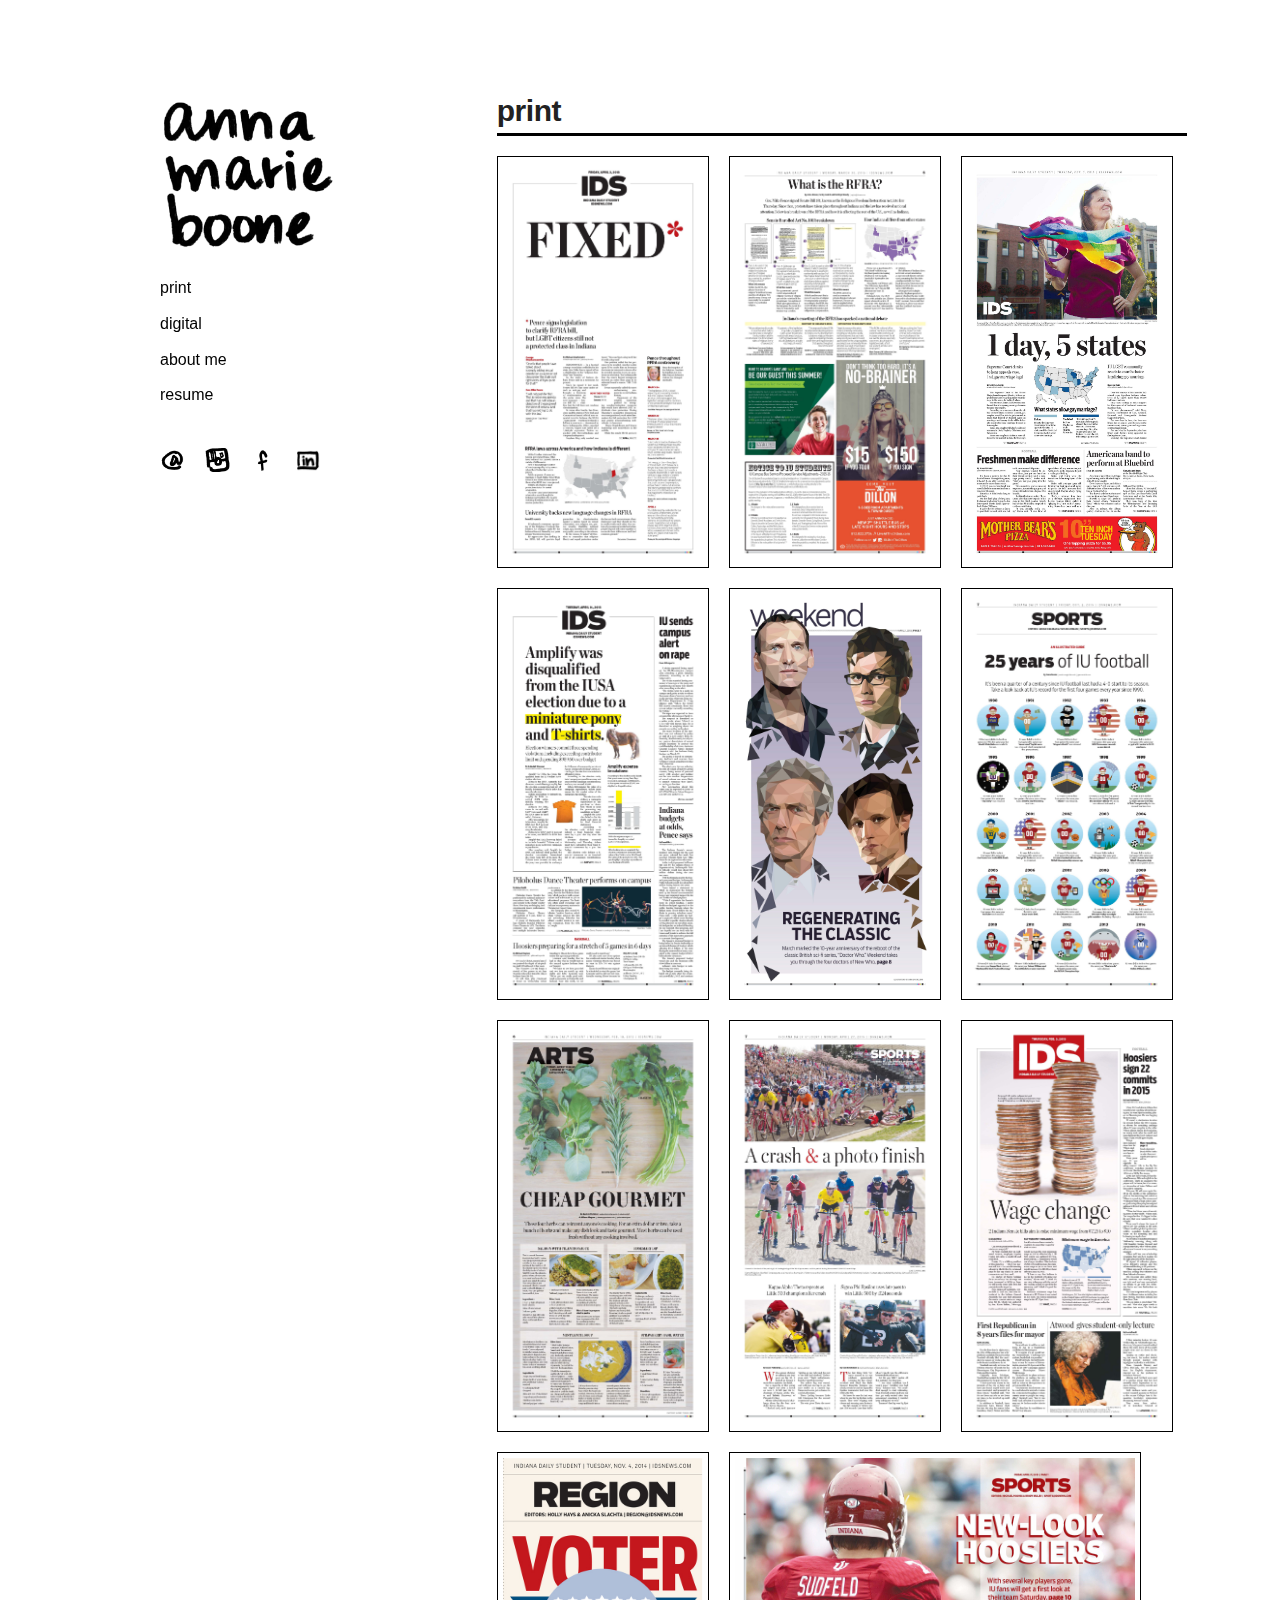
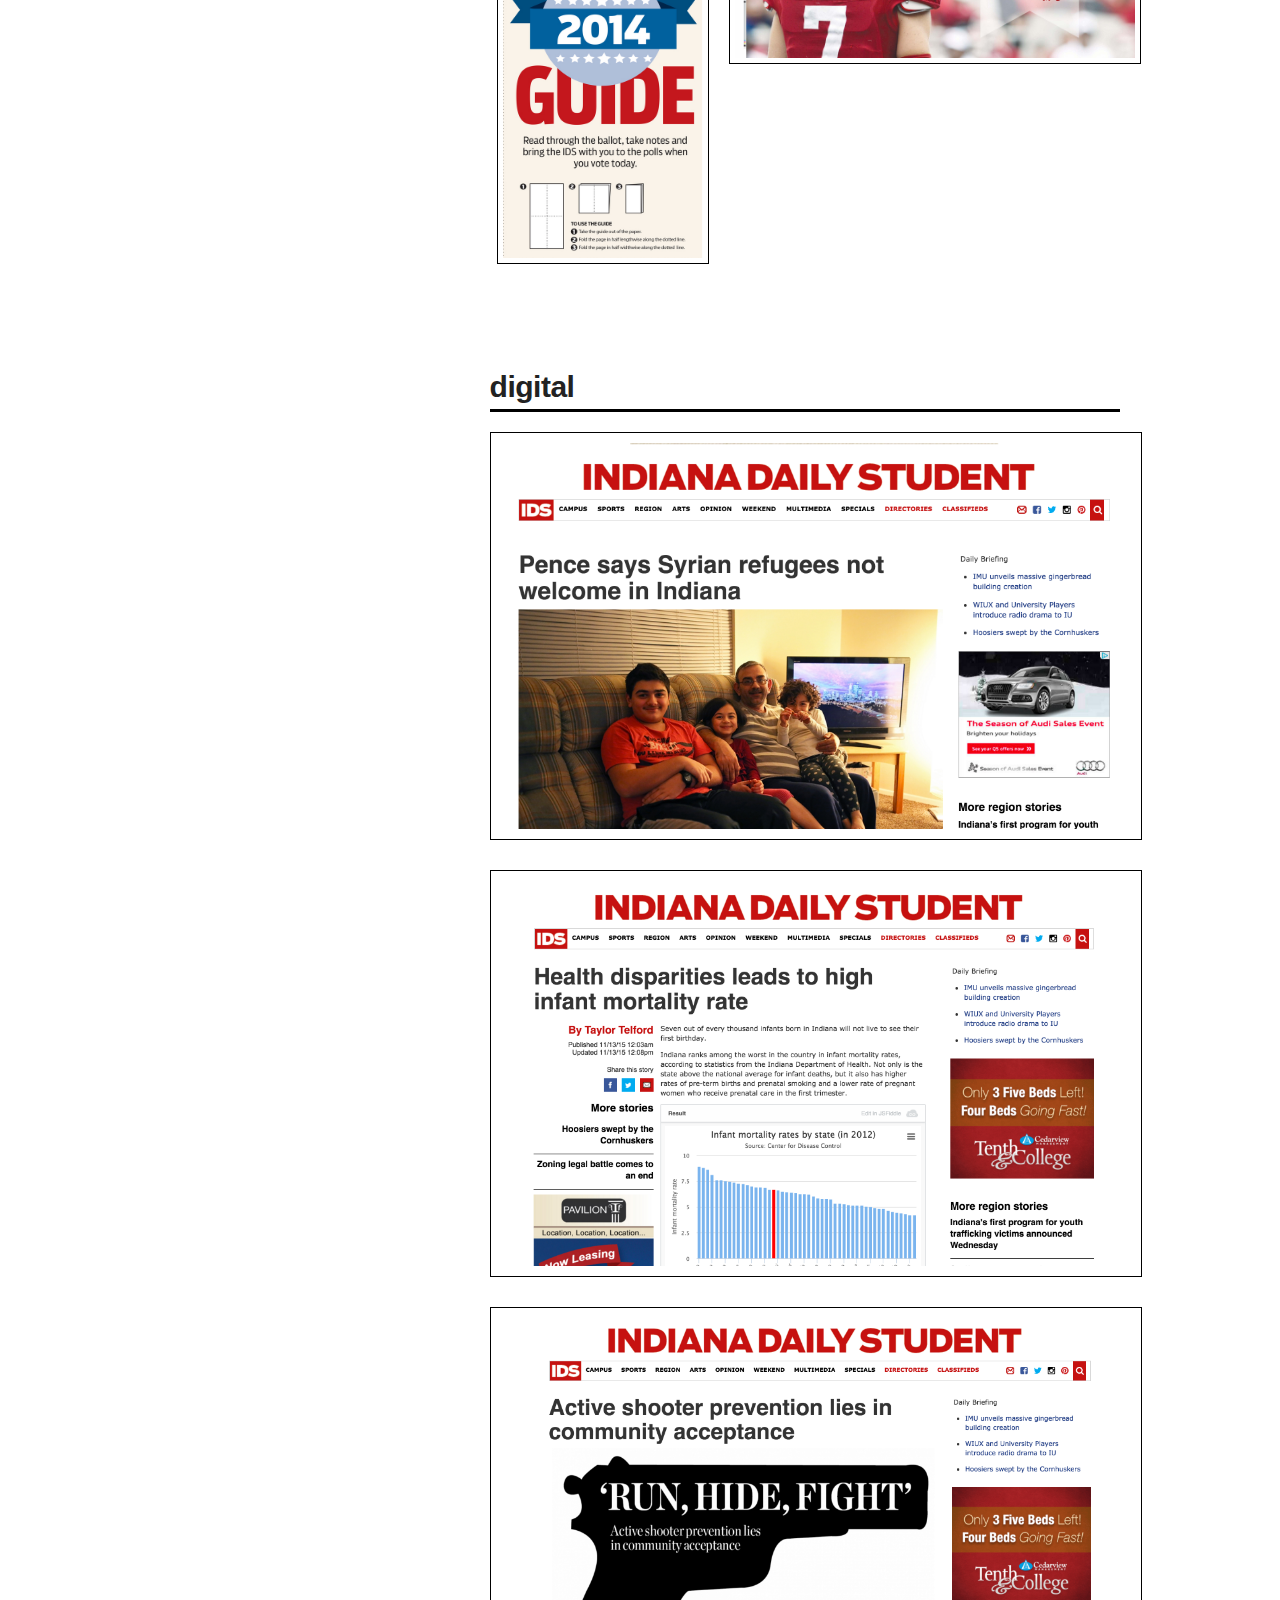
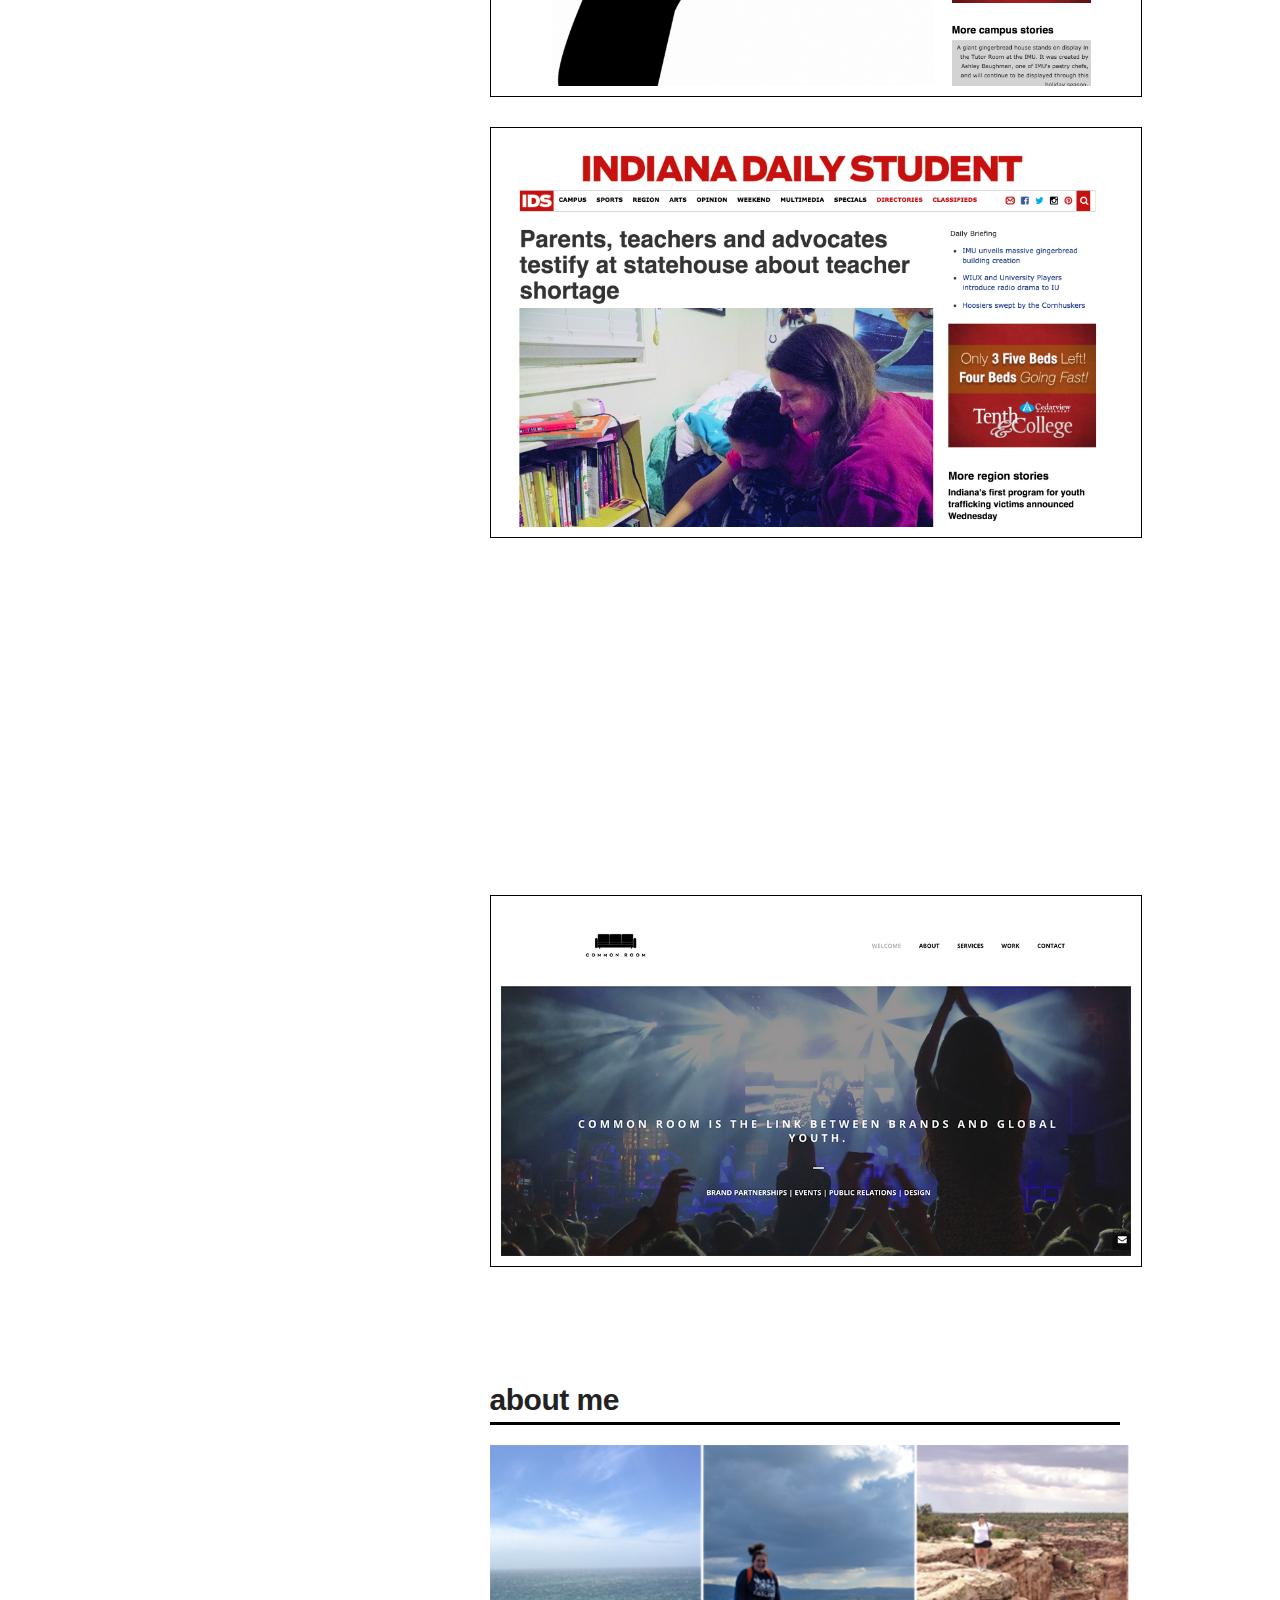
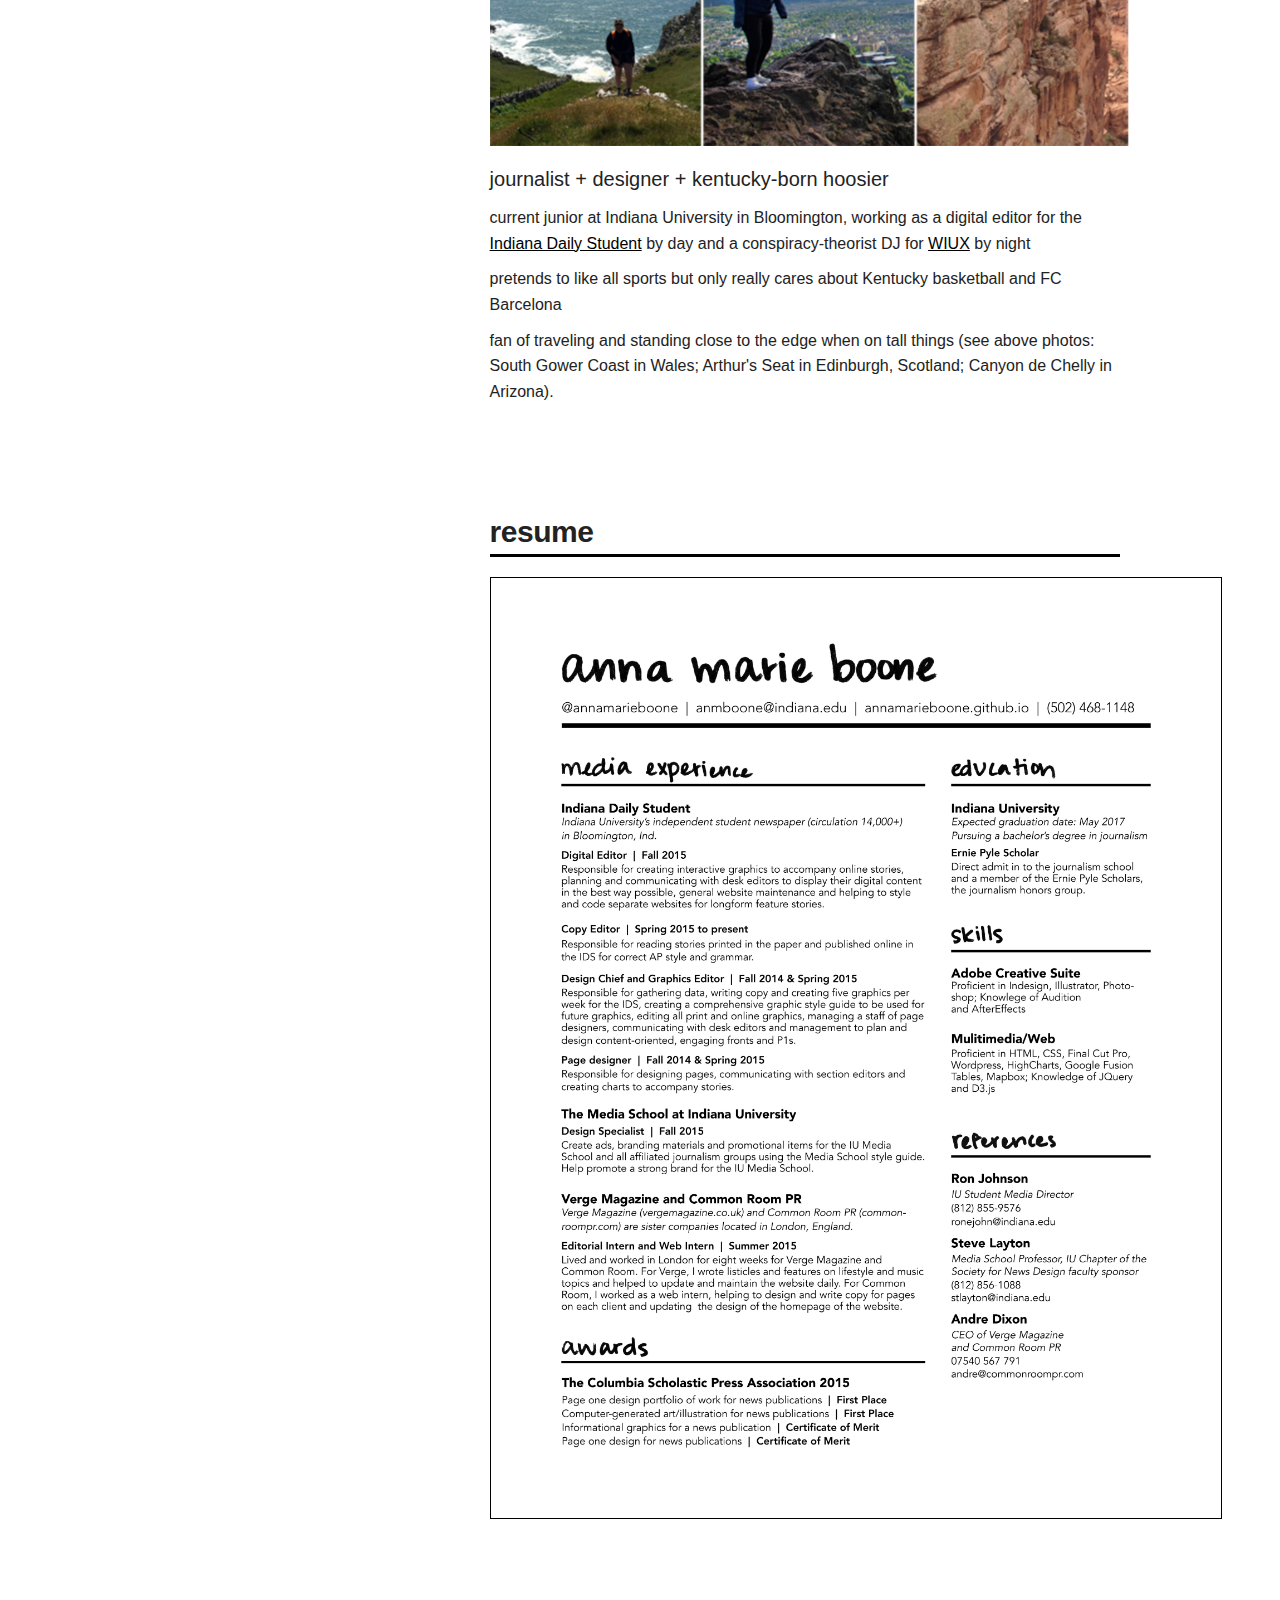
==== index.html @ 22ecede3 "added index, basically" ====
<!DOCtype html>

  <html lang="en">
  <head>
    <meta charset="utf-8">

      <title>anna marie boone</title>
      <meta name="description" content="Design Work by Anna Boone">
      <meta name="author" content="Anna Boone">
      <link rel="stylesheet" type=text/css href="css/skeleton.css"
      <link rel="stylesheet" type=text/css href="css/reset.css">
      
      <link rel="stylesheet" href="css/font-awesome.min.css">
      <link rel="stylesheet" type=text/css href="css/style.css">
      <link rel="shortcut icon" href="images/icon.ico"/>
<!--thanks skeleton-->

   </head>

    <body>


      <div class="container">

        <div class="row">
          <div class="three columns fixed">
            <img src="images/namevert.png" class="header"/>
            <a href="#print" class="menu">print</a>
            <a href="#digital" class="menu">digital</a>
            <a href="#aboutme" class="menu">about me</a>
            <a href="#resume" class="menu">resume</a>
            <div class="float"><a href="http://twitter.com/annamarieboone" class="footer" target="_blank"><img src="images/at.png" class="footer"/></a></div>
             <div class="float"><a href="http://instagram.com/annamarieboone" class="footer" target="_blank"><img src="images/insta.png" class="footer"/></a></div>
              <div class="float"><a href="https://www.facebook.com/profile.php?id=100009384162107" target="_blank" class="footer"><img src="images/facebook.png" class="footer"/></a></div>
               <div class="float"><a href="https://www.linkedin.com/profile/view?id=AAIAABeR7okBhMc3P2bKcrbnqA4lKSnwILeC-QA&trk=nav_responsive_tab_profile_pic" class="footer" target="_blank"><img src="images/linkedin.png" class="footer"/></a></div>
            </div>

          <div class="nine columns marg">
            <div class="topfill"></div>
            <h5 class="smallmarg" id="print">print</h5>
          <a href="images/clips/pdfs/04-03-15.pdf" target="_blank"><img src="images/clips/jpgs/04-03-15.jpg" class="workimg"/></a>
          <a href="images/clips/pdfs/03-30-15.pdf" target="_blank"><img src="images/clips/jpgs/03-30-15.jpg" class="workimg"/></a>
          <a href="images/clips/pdfs/10-07-14.pdf" target="_blank"><img src="images/clips/jpgs/10-07-14.jpg" class="workimg"/></a>
          <a href="images/clips/pdfs/04-14-15.pdf" target="_blank"><img src="images/clips/jpgs/04-14-15.jpg" class="workimg"/></a>
          <a href="images/clips/pdfs/04-02-15.pdf" target="_blank"><img src="images/clips/jpgs/04-02-15.jpg" class="workimg"/></a>
          <a href="images/clips/pdfs/10-02-15.pdf" target="_blank"><img src="images/clips/jpgs/10-02-15.jpg" class="workimg"/></a>
          <a href="images/clips/pdfs/02-18-15.pdf" target="_blank"><img src="images/clips/jpgs/02-18-15.jpg" class="workimg"/></a>
          <a href="images/clips/pdfs/04-27-15.pdf" target="_blank"><img src="images/clips/jpgs/04-27-15.jpg" class="workimg"/></a>
          <a href="images/clips/pdfs/02-05-15.pdf" target="_blank"><img src="images/clips/jpgs/02-05-15.jpg" class="workimg"/></a>
          <a href="images/clips/images/11-04-14.jpg" target="_blank"><img src="images/clips/jpgs/11-04-14.cover.jpg" class="workimg"/></a>
          <a href="images/clips/pdfs/04-17-15.pdf" target="_blank"><img src="images/clips/jpgs/04-17-15.jpg" class="workimg horizontal"/></a>
          </div>
        </div>

        <div class="row">
          <div class="offset-by-three nine columns">
                      <div class="topfill"></div>
         
          <h5 id="digital">digital</h5>
          <div class="margleft">
          <a href="http://www.idsnews.com/article/2015/11/pence-syrian-refugees" target="_blank"><img src="images/infant.png" class="digi"/></a>

          <a href="http://www.idsnews.com/article/2015/11/mortality-rates" target="_blank"><img src="images/infantmort.png" class="digi"/></a>

          <a href="http://www.idsnews.com/article/2015/10/active-shooter-policy" target="_blank"><img src="images/shooting.png" class="digi"/></a>

          <a href="http://www.idsnews.com/article/2015/10/indiana-teacher-shortage" target="_blank"><img src="images/teacher.png" class="digi"/></a>
          </div>

          <iframe width="560" height="315" src="https://www.youtube.com/embed/wlcm5GsZcDM?showinfo=0" frameborder="0" allowfullscreen></iframe>

          <div class="margleft">
          <a href="http://commonroompr.com" target="_blank"><img src="images/common.png" class="digi"/></a>
          </div>
        </div>
        </div>

        <div class="row">
          <div class="offset-by-three nine columns">
          <div class="topfill"></div>
          <h5 id="aboutme">about me</h5>
          <img src="images/me.png" class="margleft me" id="aboutme"/>
            <p class="intro">journalist + designer + kentucky-born hoosier</p>
            <p>current junior at Indiana University in Bloomington, working as a digital editor for the <a href="http://idsnews.com" target="_blank" class="link">Indiana Daily Student</a> by day and a conspiracy-theorist DJ for <a href="http://wiux.org" target="_blank" class="link">WIUX</a> by night</p>
            <p>pretends to like all sports but only really 
            cares about Kentucky basketball and FC Barcelona</p>
            <p>fan of traveling and standing close to the edge when on tall things (see above photos: South Gower Coast in Wales; Arthur's Seat in Edinburgh, Scotland; Canyon de Chelly in Arizona). </p>
        </div>
      </div>

      <div class="row">
          <div class="offset-by-three nine columns">
          <div class="topfill"></div>
          <h5 id="resume">resume</h5>
          <a href="images/resume.pdf" target="_blank"><img src="images/resume.jpg" class="margleft digi"></a>
          <div class="topfill"></div>
        </div>
      </div>

      

      </div>
    </body>
  </html>
---- css/style.css ----
@import url(https://fonts.googleapis.com/css?family=Open+Sans:400,300,300italic,600,400italic,600italic,800,700,700italic,800italic);
html {
    font-family: 'Open Sans';
}

.select {
    color: #D8D8D8;
}

.black {
  position:fixed;
  background-color: black;
  top:0;
  right:0;
  left:0;
  z-index:99;
  margin-bottom: 50px;
  height: 60px;
  color: white;
  text-align: center;
}
.marg {
    margin-left: 33%;
}

.fixed {
  position:fixed;
}

.white {
    color: white;
    font-size: 16px;
    margin-top: 20px;
}

h1 {
    margin-top:50px;
       font-weight: 800;
	font-size: 35px;
    text-align: left;
    margin-left: 20px;
  
}

.intro {
    font-size: 20px;
    font-weight: 300;
    text-align: left;
    margin-top: 10px;
    margin-left: 80px;
}

h3 {
    font-size: 24px;
    font-weight: 800;
}

h5 {
    font-size: 30px;
    font-weight: 800;
    margin-left: 80px;
    border-bottom: 3px solid black;
    border-bottom-width: 100%;
}

.smallmarg {
    margin-left: 20px;
}

.filler {
    margin-top: 150px;
}

img {
    height: auto;
    width: 100%;
    display: inline-block;
}

.icon {
    height: 100%;
    width: 100%;
}

.header {
    width: 90%;
    max-width: 175px;
    height: auto;
    margin-top: 80px;
    margin-bottom: 20px;
}

.float {
    float: left;
    padding-right: 20px;
}

.circle {
    border-radius: 50%;
}

.caption {
    font-size: 12px;
}

.footer {
    width: 100%;
    height: 30px;
    text-align: center;
    border: 1px solid black;
    vertical-align: fixed;
}

a.menu {
    text-decoration: none;
    color: black;
    font-size: 16px;
    font-weight: 400;
    display: block;
    margin-bottom: 10px;
}

.indent {
    font-weight: 400;
    text-decoration: none;
}

a:hover{
    color: #D8D8D8;

}

.show-mobile {
    display: none;
}

.show-desktop {
    display: block;
}

.project {
    width: 100%;
    height: auto;
}

.border{
    border: 1px solid black;

}

p.recent  {
    font-size: 15px;
    line-height: 22px;
}

h3.recent  {
    font-size: 30px;
    line-height: 32px;
    font-weight: 900;
}

.about {
    width: 100%;
    height: auto;
    margin-top: 100px;
}

.padded {
    padding-left: 40px;
    margin-top: 50px;
}

.work {
    width: 25%;
    height: auto;
    margin-top: 50px;
    margin-bottom: 20px;
}

.workimg{
    width: 200px;
    height: 400px;
    float: left;
    display: inline;
    margin-left: 20px;
    margin-bottom: 20px;
    background-color: #fff;
    padding: 5px;
    border: 1px solid black;

}

.horizontal {
    height: auto;
    width: 400px;
    border: 1px solid black;

}

.resume {
    width: 40%;
    height: auto;
    margin-top: 100px;
    margin-bottom: 20px;
}

img.footer {
    border: none;
    width: 25px;
    height: auto;
    display: inline-block;
    margin-top: 30px;
    }

a.footer {
    border: none;
}

.headertop {
    margin-top: 0px;
    margin-bottom: 10px;
}

.worktop {
    margin-bottom: 0px;
    width: 30%;
    margin-top: 50px;
}

.class {
    font-weight: 900;
    font-size: 17px;
}

iframe {
    margin-bottom: 20px;
}

.intern {
    font-size: 24px;
    font-weight: 300;
    letter-spacing: .3px;
    margin-bottom: 10px;
    margin-top: 100px;

}

.bold {
    font-weight: 900;
}

.head {
    width: 30%;
    display: block;
}

.topfill {
    height: 80px;
    width: 100%
}

.digi {
    display: block;
    padding: 10px;
    height: auto;
    background-color: #fff;
    margin-bottom: 30px;
    width: 100%;
    margin-right: 10px;
    border: 1px solid black;

}



.topmarg {
    margin-top: 80px;
}

.margleft {
    margin-left: 80px;
}

.block {
    display: block;
}

.me {
    width: 90%;
}

blockquote {
    width: 70%;
    margin-left:80px;
    margin-bottom: 50px;
}

iframe {
    margin-left: 80px;
    width: 76%; 
    height: 280px;
    margin-top: 20px;

}

.link {
    text-decoration: underline;
    color: black;
}

p {
    margin-left: 80px;
    margin-top: -15px;
    font-size: 16px;
}


.show-desktop {
    display: block;
}

.show-mobile {
    display: none;
}




/* Mobile first queries */

/* Larger than mobile */
@media (max-width: 600px) {

.fixed { 
    position: relative;
}

.workimg {
    vertical-align: left;
}

.show-desktop {
    display: none;
}

.show-mobile {
    display: block;
}


}
/* Larger than phablet */
@media (min-width: 550px) {}

/* Larger than tablet */
@media (min-width: 750px) {
	
}

/* Larger than desktop */
@media (min-width: 1000px) {}

/* Larger than Desktop HD */
@media (min-width: 1200px) {}
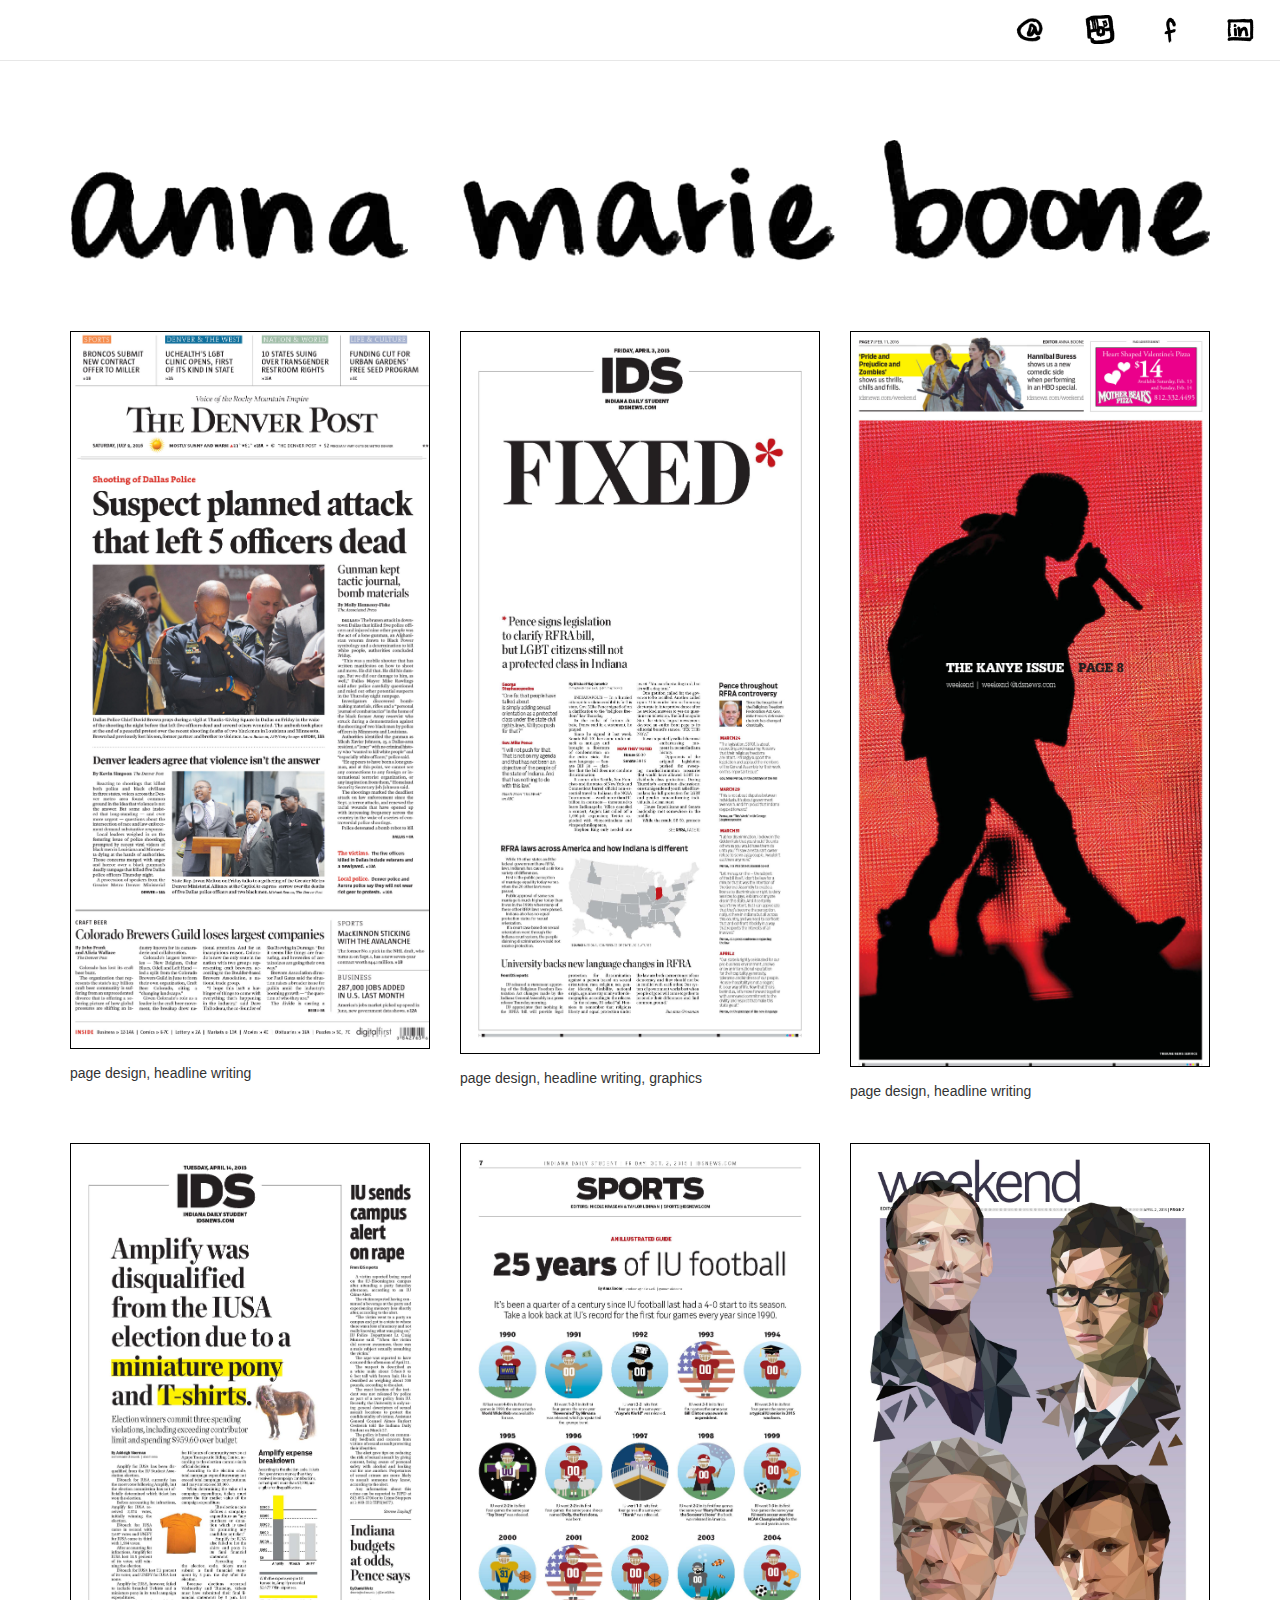
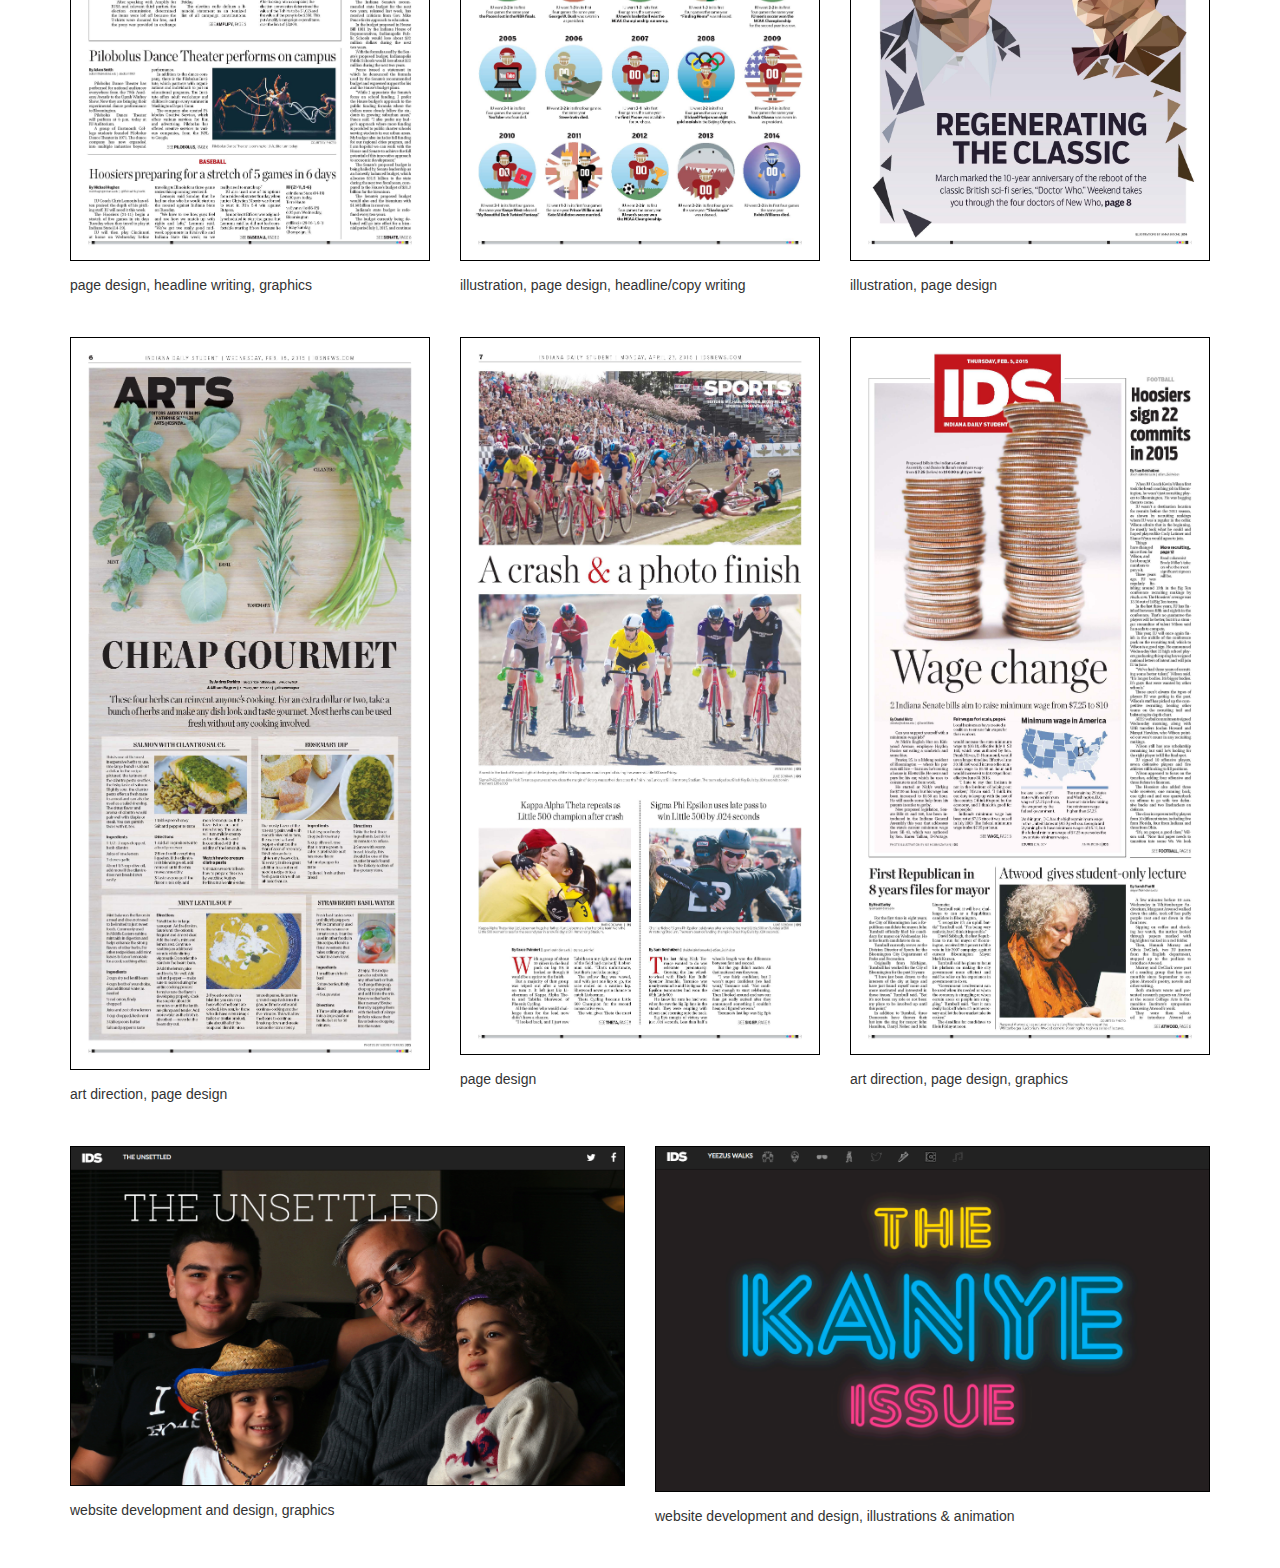
==== commit 597fe4d6: "redesigned" ====
--- a/index.html
+++ b/index.html
@@ -3,102 +3,100 @@
   <html lang="en">
   <head>
     <meta charset="utf-8">
-
+    <meta http-equiv="X-UA-Compatible" content="IE=edge">
+    <meta name="viewport" content="width=device-width, initial-scale=1">
       <title>anna marie boone</title>
       <meta name="description" content="Design Work by Anna Boone">
       <meta name="author" content="Anna Boone">
-      <link rel="stylesheet" type=text/css href="css/skeleton.css"
-      <link rel="stylesheet" type=text/css href="css/reset.css">
-      
-      <link rel="stylesheet" href="css/font-awesome.min.css">
-      <link rel="stylesheet" type=text/css href="css/style.css">
-      <link rel="shortcut icon" href="images/icon.ico"/>
-<!--thanks skeleton-->
+      <link rel="stylesheet" href="css/reset.css">
+  <link rel="stylesheet" href="css/bootstrap.min.css">
+  <link rel="stylesheet" href="css/font-awesome.min.css"/>          
+  <link rel="stylesheet" href="css/style.css">
 
    </head>
 
     <body>
+<!-- NAVBAR -->
+  <nav class="navbar navbar-default navbar-fixed-top">
+  <div class="container-fluid">
+    <div class="navbar-header">
+      <button type="button" class="navbar-toggle collapsed" data-toggle="collapse" data-target="#bs-example-navbar-collapse-1">
+        <span class="sr-only">Toggle navigation</span>
+            <span class="icon-bar"></span>
+            <span class="icon-bar"></span>
+            <span class="icon-bar"></span>
+        </button>
+        <a class="navbar-headline-mobile" href="#" target="_blank" style="color:black"></a>
 
+    </div> <!-- end of navbar header -->
+
+    <!-- Collect the nav links, forms and otehr content for toggling -->
+    <div class="collapse navbar-collapse" id="bs-example-navbar-collapse-1">
+      <!-- <ul class="nav navbar-nav">
+        <li> --><span class="nav-headline"></span><!-- </li>
+      </ul> -->
+      <ul class="nav navbar-nav navbar-right">
+        <li><a href="http://twitter.com/annamarieboone" target="_blank"><img src="images/at.png" class="menuimg"/></a></li>
+         <li><a href="http://instagram.com/annamarieboone" target="_blank"><img src="images/insta.png" class="menuimg"/></a></li>
+         <li><a href="http://www.facebook.com/profile.php?id=100009384162107" target="_blank"><img src="images/facebook.png" class="menuimg"/></a></li>
+         <li><a href="http://www.linkedin.com/in/anna-boone-549522b0" target="_blank"><img src="images/linkedin.png" class="menuimg"/></a></li>
+      </ul>
+    </div> <!-- end of navbar-collapse -->
+  </div> <!-- end of continer-fluid -->
+  </nav>
+
+<div class="container-fluid">
 
       <div class="container">
-
-        <div class="row">
-          <div class="three columns fixed">
-            <img src="images/namevert.png" class="header"/>
-            <a href="#print" class="menu">print</a>
-            <a href="#digital" class="menu">digital</a>
-            <a href="#aboutme" class="menu">about me</a>
-            <a href="#resume" class="menu">resume</a>
-            <div class="float"><a href="http://twitter.com/annamarieboone" class="footer" target="_blank"><img src="images/at.png" class="footer"/></a></div>
-             <div class="float"><a href="http://instagram.com/annamarieboone" class="footer" target="_blank"><img src="images/insta.png" class="footer"/></a></div>
-              <div class="float"><a href="https://www.facebook.com/profile.php?id=100009384162107" target="_blank" class="footer"><img src="images/facebook.png" class="footer"/></a></div>
-               <div class="float"><a href="https://www.linkedin.com/profile/view?id=AAIAABeR7okBhMc3P2bKcrbnqA4lKSnwILeC-QA&trk=nav_responsive_tab_profile_pic" class="footer" target="_blank"><img src="images/linkedin.png" class="footer"/></a></div>
-            </div>
-
-          <div class="nine columns marg">
-            <div class="topfill"></div>
-            <h5 class="smallmarg" id="print">print</h5>
-          <a href="images/clips/pdfs/04-03-15.pdf" target="_blank"><img src="images/clips/jpgs/04-03-15.jpg" class="workimg"/></a>
-          <a href="images/clips/pdfs/03-30-15.pdf" target="_blank"><img src="images/clips/jpgs/03-30-15.jpg" class="workimg"/></a>
-          <a href="images/clips/pdfs/10-07-14.pdf" target="_blank"><img src="images/clips/jpgs/10-07-14.jpg" class="workimg"/></a>
-          <a href="images/clips/pdfs/04-14-15.pdf" target="_blank"><img src="images/clips/jpgs/04-14-15.jpg" class="workimg"/></a>
-          <a href="images/clips/pdfs/04-02-15.pdf" target="_blank"><img src="images/clips/jpgs/04-02-15.jpg" class="workimg"/></a>
-          <a href="images/clips/pdfs/10-02-15.pdf" target="_blank"><img src="images/clips/jpgs/10-02-15.jpg" class="workimg"/></a>
-          <a href="images/clips/pdfs/02-18-15.pdf" target="_blank"><img src="images/clips/jpgs/02-18-15.jpg" class="workimg"/></a>
-          <a href="images/clips/pdfs/04-27-15.pdf" target="_blank"><img src="images/clips/jpgs/04-27-15.jpg" class="workimg"/></a>
-          <a href="images/clips/pdfs/02-05-15.pdf" target="_blank"><img src="images/clips/jpgs/02-05-15.jpg" class="workimg"/></a>
-          <a href="images/clips/images/11-04-14.jpg" target="_blank"><img src="images/clips/jpgs/11-04-14.cover.jpg" class="workimg"/></a>
-          <a href="images/clips/pdfs/04-17-15.pdf" target="_blank"><img src="images/clips/jpgs/04-17-15.jpg" class="workimg horizontal"/></a>
-          </div>
-        </div>
-
-        <div class="row">
-          <div class="offset-by-three nine columns">
-                      <div class="topfill"></div>
-         
-          <h5 id="digital">digital</h5>
-          <div class="margleft">
-          <a href="http://www.idsnews.com/article/2015/11/pence-syrian-refugees" target="_blank"><img src="images/infant.png" class="digi"/></a>
-
-          <a href="http://www.idsnews.com/article/2015/11/mortality-rates" target="_blank"><img src="images/infantmort.png" class="digi"/></a>
-
-          <a href="http://www.idsnews.com/article/2015/10/active-shooter-policy" target="_blank"><img src="images/shooting.png" class="digi"/></a>
-
-          <a href="http://www.idsnews.com/article/2015/10/indiana-teacher-shortage" target="_blank"><img src="images/teacher.png" class="digi"/></a>
-          </div>
-
-          <iframe width="560" height="315" src="https://www.youtube.com/embed/wlcm5GsZcDM?showinfo=0" frameborder="0" allowfullscreen></iframe>
-
-          <div class="margleft">
-          <a href="http://commonroompr.com" target="_blank"><img src="images/common.png" class="digi"/></a>
-          </div>
-        </div>
-        </div>
-
-        <div class="row">
-          <div class="offset-by-three nine columns">
-          <div class="topfill"></div>
-          <h5 id="aboutme">about me</h5>
-          <img src="images/me.png" class="margleft me" id="aboutme"/>
-            <p class="intro">journalist + designer + kentucky-born hoosier</p>
-            <p>current junior at Indiana University in Bloomington, working as a digital editor for the <a href="http://idsnews.com" target="_blank" class="link">Indiana Daily Student</a> by day and a conspiracy-theorist DJ for <a href="http://wiux.org" target="_blank" class="link">WIUX</a> by night</p>
-            <p>pretends to like all sports but only really 
-            cares about Kentucky basketball and FC Barcelona</p>
-            <p>fan of traveling and standing close to the edge when on tall things (see above photos: South Gower Coast in Wales; Arthur's Seat in Edinburgh, Scotland; Canyon de Chelly in Arizona). </p>
-        </div>
+      
+      <div class="row">
+      <div class="col-md-12">
+      <img src="images/annamarieboone.png" class="show-desktop header">
+      <img src="images/namevert.png" class="show-mobile header">
+      </div>
       </div>
 
       <div class="row">
-          <div class="offset-by-three nine columns">
-          <div class="topfill"></div>
-          <h5 id="resume">resume</h5>
-          <a href="images/resume.pdf" target="_blank"><img src="images/resume.jpg" class="margleft digi"></a>
-          <div class="topfill"></div>
+      <div class="col-md-4">
+          <a href="images/clips/pdfs/SDA-1-20160709-FINAL.pdf" target="_blank"><img src="images/clips/jpgs/SDA-1-20160709-FINAL.jpg" class="workimg"/></a><p>page design, headline writing</p></div>
+          <div class="col-md-4">
+          <a href="images/clips/pdfs/04-03-15.pdf" target="_blank"><img src="images/clips/jpgs/04-03-15.jpg" class="workimg"/></a><p>page design, headline writing, graphics</p></div>
+          <div class="col-md-4">
+          <a href="images/clips/pdfs/02-11-16.pdf" target="_blank"><img src="images/clips/jpgs/02-11-16.jpg" class="workimg"/></a><p>page design, headline writing</p></div>
         </div>
+          
+      <div class="row">
+      <div class="col-md-4">
+          <a href="images/clips/pdfs/04-14-15.pdf" target="_blank"><img src="images/clips/jpgs/04-14-15.jpg" class="workimg"/></a><p>page design, headline writing, graphics</p></div>
+          <div class="col-md-4">
+          <a href="images/clips/pdfs/10-02-15.pdf" target="_blank"><img src="images/clips/jpgs/10-02-15.jpg" class="workimg"/></a><p>illustration, page design, headline/copy writing</p></div>
+      <div class="col-md-4">
+          <a href="images/clips/pdfs/04-02-15.pdf" target="_blank"><img src="images/clips/jpgs/04-02-15.jpg" class="workimg"/></a><p>illustration, page design</p></div>
+      
       </div>
 
-      
+      <div class="row">
+      <div class="col-md-4">
+          <a href="images/clips/pdfs/02-18-15.pdf" target="_blank"><img src="images/clips/jpgs/02-18-15.jpg" class="workimg"/></a><p>art direction, page design</p></div>
+      <div class="col-md-4">
+          <a href="images/clips/pdfs/04-27-15.pdf" target="_blank"><img src="images/clips/jpgs/04-27-15.jpg" class="workimg"/></a><p>page design</p></div>
+      <div class="col-md-4">
+          <a href="images/clips/pdfs/02-05-15.pdf" target="_blank"><img src="images/clips/jpgs/02-05-15.jpg" class="workimg"/></a><p>art direction, page design, graphics</p></div>
+      </div>
+          
+      <div class="row">
+      <div class="col-md-6">
+          <a href="http://specials.idsnews.com/refugees" target="_blank"><img src="images/clips/jpgs/unsettled.png" class="workimg"/></a><p>website development and design, graphics</p></div>
+      <div class="col-md-6">
+          <a href="http://specials.idsnews.com/kanye" target="_blank"><img src="images/clips/jpgs/kanye.png" class="workimg"/></a><p>website development and design, illustrations &amp; animation</p></div>
+      </div>
+      </div>
+     </div> 
+      </div>
 
-      </div>
+      <!-- scripts -->
+  <script src="js/jquery-2.1.4.min.js"></script>
+  <script src="js/bootstrap.min.js"></script>
+  <script src="js/popup.js"></script>
     </body>
   </html>--- a/css/style.css
+++ b/css/style.css
@@ -1,366 +1,126 @@
-@import url(https://fonts.googleapis.com/css?family=Open+Sans:400,300,300italic,600,400italic,600italic,800,700,700italic,800italic);
-html {
-    font-family: 'Open Sans';
+.show-mobile {
+	display: block;
 }
 
-.select {
-    color: #D8D8D8;
+.show-desktop {
+	display: none;
 }
 
-.black {
-  position:fixed;
-  background-color: black;
-  top:0;
-  right:0;
-  left:0;
-  z-index:99;
-  margin-bottom: 50px;
-  height: 60px;
-  color: white;
-  text-align: center;
-}
-.marg {
-    margin-left: 33%;
+body {
 }
 
-.fixed {
-  position:fixed;
+
+/*navigation*/
+	/*Don't change anything here unless you run into problems with spacing on section links*/
+	.navbar {
+	 margin-bottom: 50px;
+	 color: black;
+	 background-color: #fff;
+	 text-align: center;
+
+	}
+
+	.navbar-brand {
+	  font-size: 24px;
+	  color: white;
+	  font-weight: bold;
+	  padding-left: 1em;
+	  text-align: center;
+
+	}
+
+	.navbar-headline {
+		text-align: center;
+	}
+
+
+	nav{
+		margin-bottom: 500px;
+		text-align: center;
+	}
+	
+	
+	#bs-example-navbar-collapse-1 ul{
+		font-family: 'lato', serif;
+		text-align: center;
+		margin-top: 0 auto;
+	}
+
+	ul.navbar-nav{
+		text-align: center;
+	}
+
+	ul.navbar-nav li{
+		display: inline-block;
+		text-align: center;
+	}
+
+	.navbar-headline-mobile {
+		font-family: 'lato', serif;
+		text-decoration: none;
+		text-align: center;
+		margin-left: -3em;
+		width: 100%;
+		line-height: 50px;
+	}
+
+	.nav-headline{
+		text-align: center;
+		font-size: 1.5em;
+		line-height: 50px;
+
+
+	}
+
+	#bs-example-navbar-collapse-1 li .nav-headline{
+		font-family: 'lato', serif;
+		text-decoration: none;
+		text-align: center;
+		width: 100%;
+		line-height: 50px;
+
+	}
+
+.workimg {
+	width: 100%;
+	height: auto;
+	border: .5px black solid;
+	margin-bottom: 1em;
 }
 
-.white {
-    color: white;
-    font-size: 16px;
-    margin-top: 20px;
-}
-
-h1 {
-    margin-top:50px;
-       font-weight: 800;
-	font-size: 35px;
-    text-align: left;
-    margin-left: 20px;
-  
-}
-
-.intro {
-    font-size: 20px;
-    font-weight: 300;
-    text-align: left;
-    margin-top: 10px;
-    margin-left: 80px;
-}
-
-h3 {
-    font-size: 24px;
-    font-weight: 800;
-}
-
-h5 {
-    font-size: 30px;
-    font-weight: 800;
-    margin-left: 80px;
-    border-bottom: 3px solid black;
-    border-bottom-width: 100%;
-}
-
-.smallmarg {
-    margin-left: 20px;
-}
-
-.filler {
-    margin-top: 150px;
-}
-
-img {
-    height: auto;
-    width: 100%;
-    display: inline-block;
-}
-
-.icon {
-    height: 100%;
-    width: 100%;
+p {
+	margin-bottom: 3em;
 }
 
 .header {
-    width: 90%;
-    max-width: 175px;
-    height: auto;
-    margin-top: 80px;
-    margin-bottom: 20px;
+	width: 100%;
+	height: auto;
+	margin-top: 10em;
+	margin-bottom: 5em;
 }
 
-.float {
-    float: left;
-    padding-right: 20px;
+.menuimg {
+	width: 40px; 
+	height: auto;
+	padding-right: 10px;
 }
 
-.circle {
-    border-radius: 50%;
-}
 
-.caption {
-    font-size: 12px;
-}
-
-.footer {
-    width: 100%;
-    height: 30px;
-    text-align: center;
-    border: 1px solid black;
-    vertical-align: fixed;
-}
-
-a.menu {
-    text-decoration: none;
-    color: black;
-    font-size: 16px;
-    font-weight: 400;
-    display: block;
-    margin-bottom: 10px;
-}
-
-.indent {
-    font-weight: 400;
-    text-decoration: none;
-}
-
-a:hover{
-    color: #D8D8D8;
-
-}
-
+/* Medium devices (desktops, 960px and up) */
+@media (min-width:600px) { 
+/*navbar*/
+	.navbar-headline-mobile {
+		display: none;
+	}
 .show-mobile {
-    display: none;
+	display: none;
 }
 
 .show-desktop {
-    display: block;
-}
-
-.project {
-    width: 100%;
-    height: auto;
-}
-
-.border{
-    border: 1px solid black;
-
-}
-
-p.recent  {
-    font-size: 15px;
-    line-height: 22px;
-}
-
-h3.recent  {
-    font-size: 30px;
-    line-height: 32px;
-    font-weight: 900;
-}
-
-.about {
-    width: 100%;
-    height: auto;
-    margin-top: 100px;
-}
-
-.padded {
-    padding-left: 40px;
-    margin-top: 50px;
-}
-
-.work {
-    width: 25%;
-    height: auto;
-    margin-top: 50px;
-    margin-bottom: 20px;
-}
-
-.workimg{
-    width: 200px;
-    height: 400px;
-    float: left;
-    display: inline;
-    margin-left: 20px;
-    margin-bottom: 20px;
-    background-color: #fff;
-    padding: 5px;
-    border: 1px solid black;
-
-}
-
-.horizontal {
-    height: auto;
-    width: 400px;
-    border: 1px solid black;
-
-}
-
-.resume {
-    width: 40%;
-    height: auto;
-    margin-top: 100px;
-    margin-bottom: 20px;
-}
-
-img.footer {
-    border: none;
-    width: 25px;
-    height: auto;
-    display: inline-block;
-    margin-top: 30px;
-    }
-
-a.footer {
-    border: none;
-}
-
-.headertop {
-    margin-top: 0px;
-    margin-bottom: 10px;
-}
-
-.worktop {
-    margin-bottom: 0px;
-    width: 30%;
-    margin-top: 50px;
-}
-
-.class {
-    font-weight: 900;
-    font-size: 17px;
-}
-
-iframe {
-    margin-bottom: 20px;
-}
-
-.intern {
-    font-size: 24px;
-    font-weight: 300;
-    letter-spacing: .3px;
-    margin-bottom: 10px;
-    margin-top: 100px;
-
-}
-
-.bold {
-    font-weight: 900;
-}
-
-.head {
-    width: 30%;
-    display: block;
-}
-
-.topfill {
-    height: 80px;
-    width: 100%
-}
-
-.digi {
-    display: block;
-    padding: 10px;
-    height: auto;
-    background-color: #fff;
-    margin-bottom: 30px;
-    width: 100%;
-    margin-right: 10px;
-    border: 1px solid black;
-
+	display: block;
 }
 
 
 
-.topmarg {
-    margin-top: 80px;
 }
-
-.margleft {
-    margin-left: 80px;
-}
-
-.block {
-    display: block;
-}
-
-.me {
-    width: 90%;
-}
-
-blockquote {
-    width: 70%;
-    margin-left:80px;
-    margin-bottom: 50px;
-}
-
-iframe {
-    margin-left: 80px;
-    width: 76%; 
-    height: 280px;
-    margin-top: 20px;
-
-}
-
-.link {
-    text-decoration: underline;
-    color: black;
-}
-
-p {
-    margin-left: 80px;
-    margin-top: -15px;
-    font-size: 16px;
-}
-
-
-.show-desktop {
-    display: block;
-}
-
-.show-mobile {
-    display: none;
-}
-
-
-
-
-/* Mobile first queries */
-
-/* Larger than mobile */
-@media (max-width: 600px) {
-
-.fixed { 
-    position: relative;
-}
-
-.workimg {
-    vertical-align: left;
-}
-
-.show-desktop {
-    display: none;
-}
-
-.show-mobile {
-    display: block;
-}
-
-
-}
-/* Larger than phablet */
-@media (min-width: 550px) {}
-
-/* Larger than tablet */
-@media (min-width: 750px) {
-	
-}
-
-/* Larger than desktop */
-@media (min-width: 1000px) {}
-
-/* Larger than Desktop HD */
-@media (min-width: 1200px) {}
-
-
+/*Intro and header */
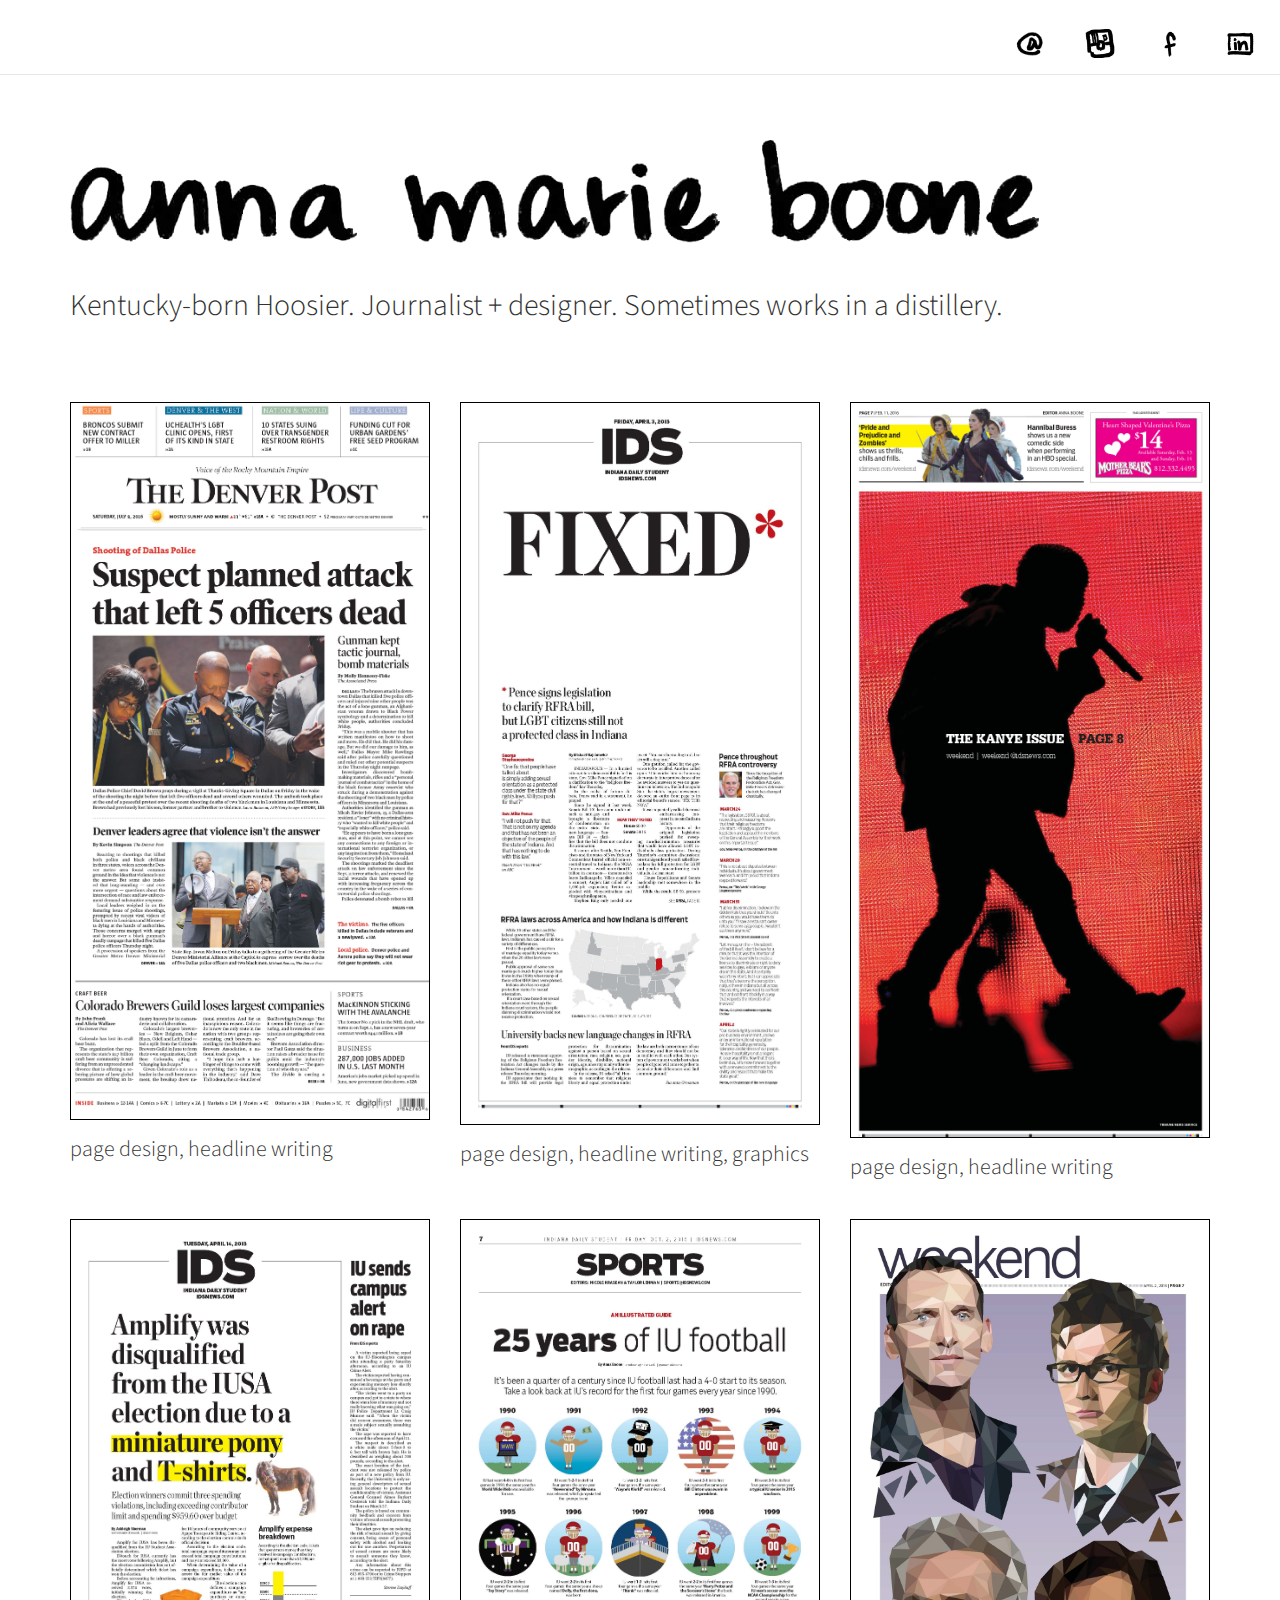
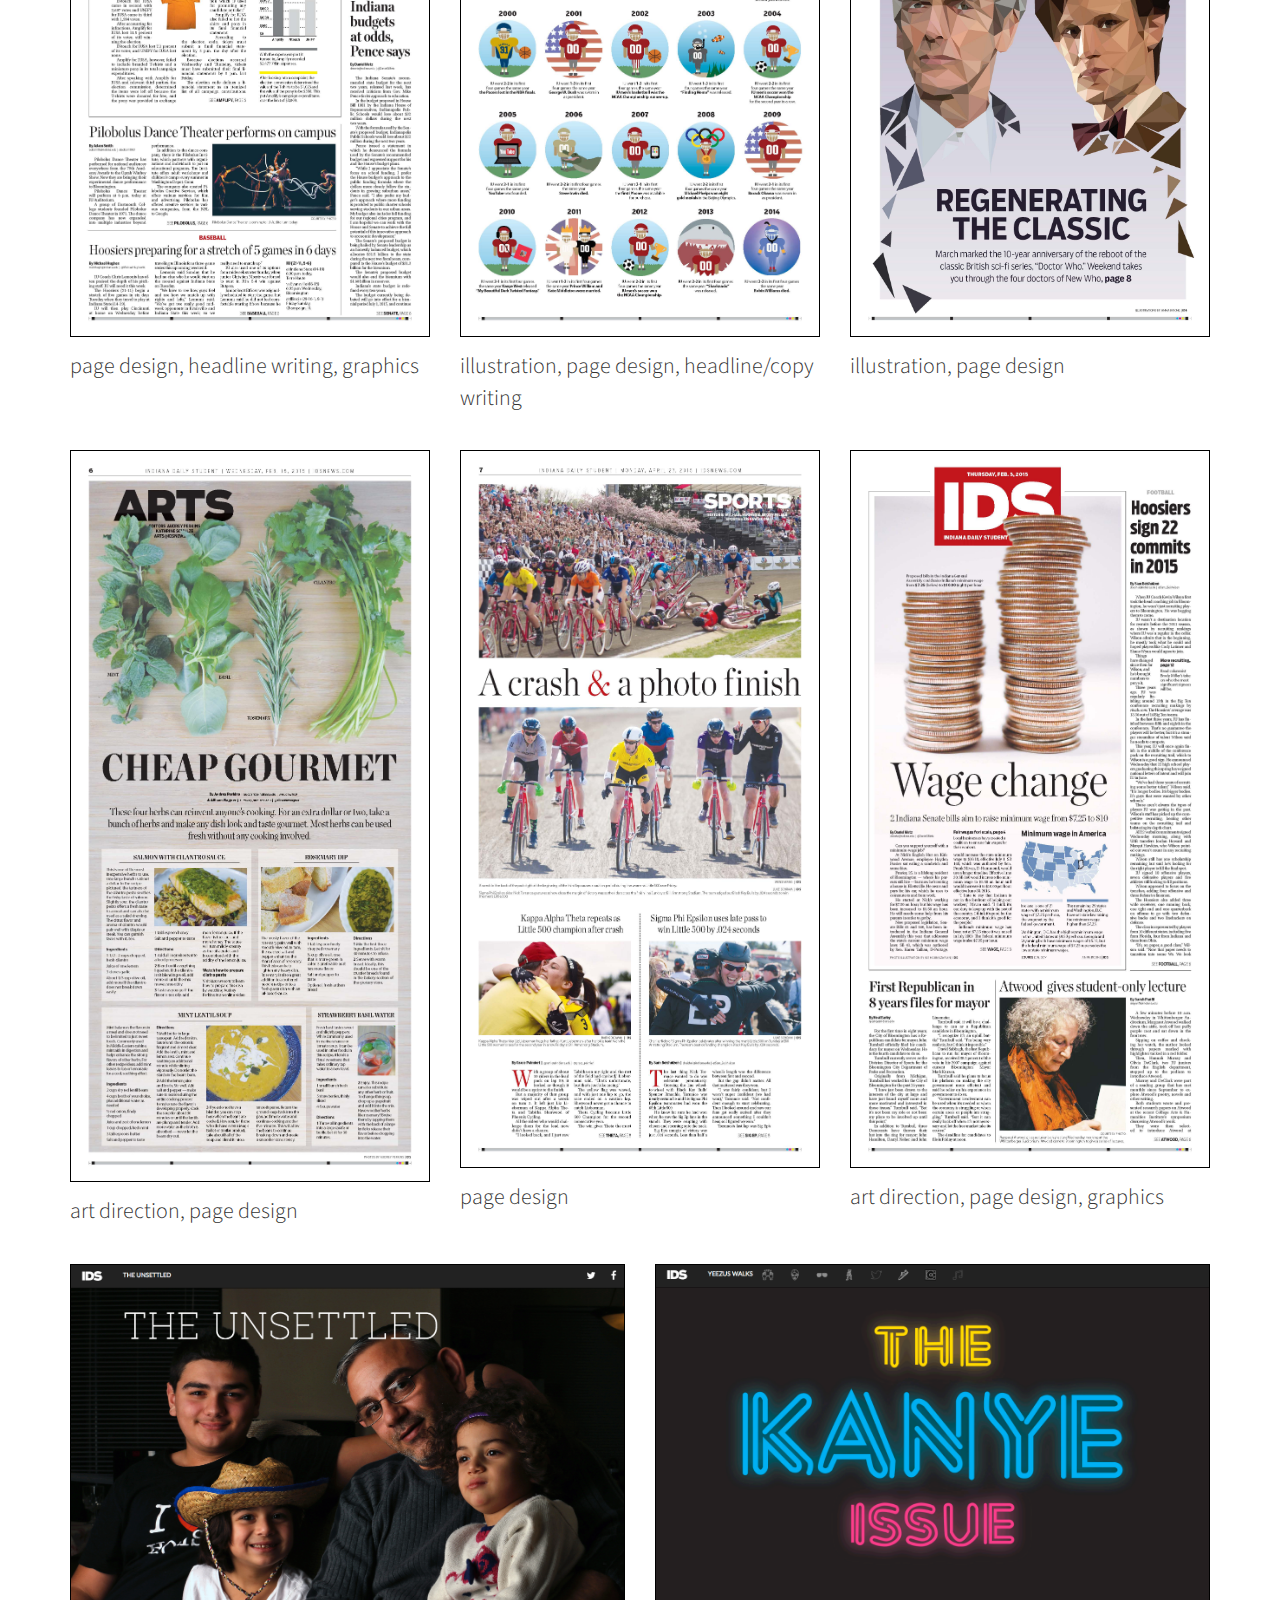
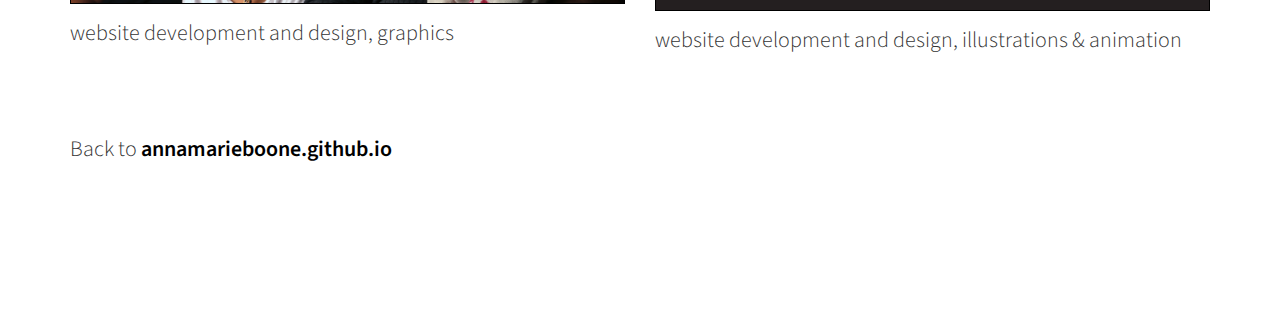
==== commit 56130515: "update" ====
--- a/index.html
+++ b/index.html
@@ -55,6 +55,8 @@
       <img src="images/namevert.png" class="show-mobile header">
       </div>
       </div>
+      <div class="row">
+      <div class="col-md-12"><p class="intro">Kentucky-born Hoosier. Journalist + designer. Sometimes works in a distillery.</div></div>
 
       <div class="row">
       <div class="col-md-4">
@@ -90,6 +92,12 @@
       <div class="col-md-6">
           <a href="http://specials.idsnews.com/kanye" target="_blank"><img src="images/clips/jpgs/kanye.png" class="workimg"/></a><p>website development and design, illustrations &amp; animation</p></div>
       </div>
+
+      <div class="row fillmini"></div>
+      <div class="row">
+      <div class="col-md-12"><p>Back to <a href="http://annamarieboone.github.io/" target="_blank" class="link">annamarieboone.github.io</a></p></div></div>
+            <div class="row fill"></div>
+
       </div>
      </div> 
       </div>
--- a/css/style.css
+++ b/css/style.css
@@ -1,3 +1,37 @@
+@import url(https://fonts.googleapis.com/css?family=Source+Sans+Pro:400,300,600,900);
+
+img {
+	width: 100%;
+	margin-top: 1em;
+}
+
+.fill {
+	margin-bottom: 9em;
+}
+
+.fillmini {
+	margin-bottom: 4em;
+}
+
+
+.intro {
+	font-family: 'Source Sans Pro';
+	font-weight: 300;
+	font-size: 30px;
+	margin-bottom: 2em;
+}
+
+.bold {
+	font-weight: 900;
+}
+
+p {
+	font-size: 22px;
+	font-family: 'Source Sans Pro';
+	font-weight: 300;
+	margin-bottom: 1em;
+}
+
 .show-mobile {
 	display: block;
 }
@@ -6,9 +40,17 @@
 	display: none;
 }
 
-body {
+.link {
+	text-decoration: none;
+	color: black;
+	font-weight: 600;
 }
 
+.link:hover {
+	text-decoration: none;
+	color: black;
+
+}
 
 /*navigation*/
 	/*Don't change anything here unless you run into problems with spacing on section links*/
@@ -88,23 +130,36 @@
 	margin-bottom: 1em;
 }
 
-p {
+
+
+.header {
+	width: 85%;
+	height: auto;
+	margin-top: 10em;
 	margin-bottom: 3em;
 }
 
-.header {
+.headermobile {
 	width: 100%;
 	height: auto;
-	margin-top: 10em;
-	margin-bottom: 5em;
+	margin-top: 6em;
+	margin-bottom: 3em;
 }
 
 .menuimg {
 	width: 40px; 
 	height: auto;
 	padding-right: 10px;
+	margin-top: none;
 }
 
+.caption {
+	font-size: 16px;
+}
+
+iframe {
+	margin-bottom: 2em;
+}
 
 /* Medium devices (desktops, 960px and up) */
 @media (min-width:600px) { 
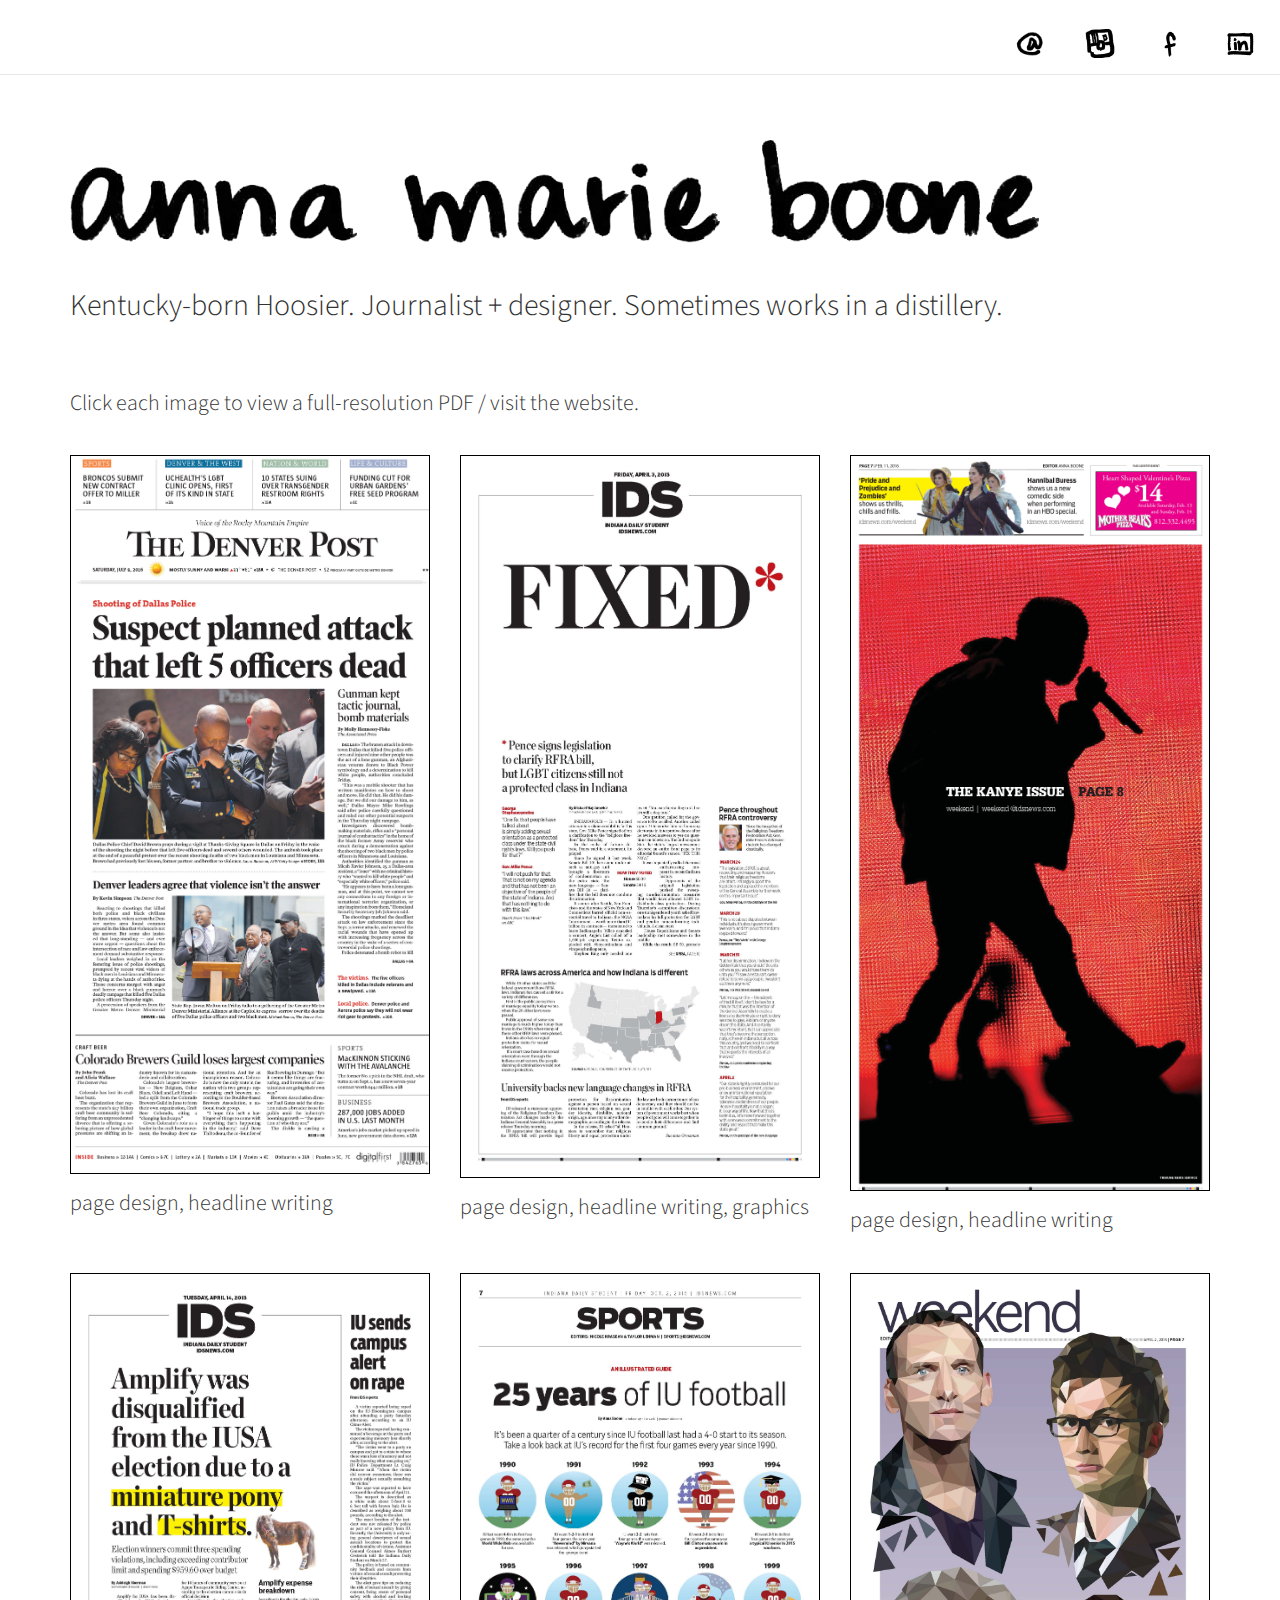
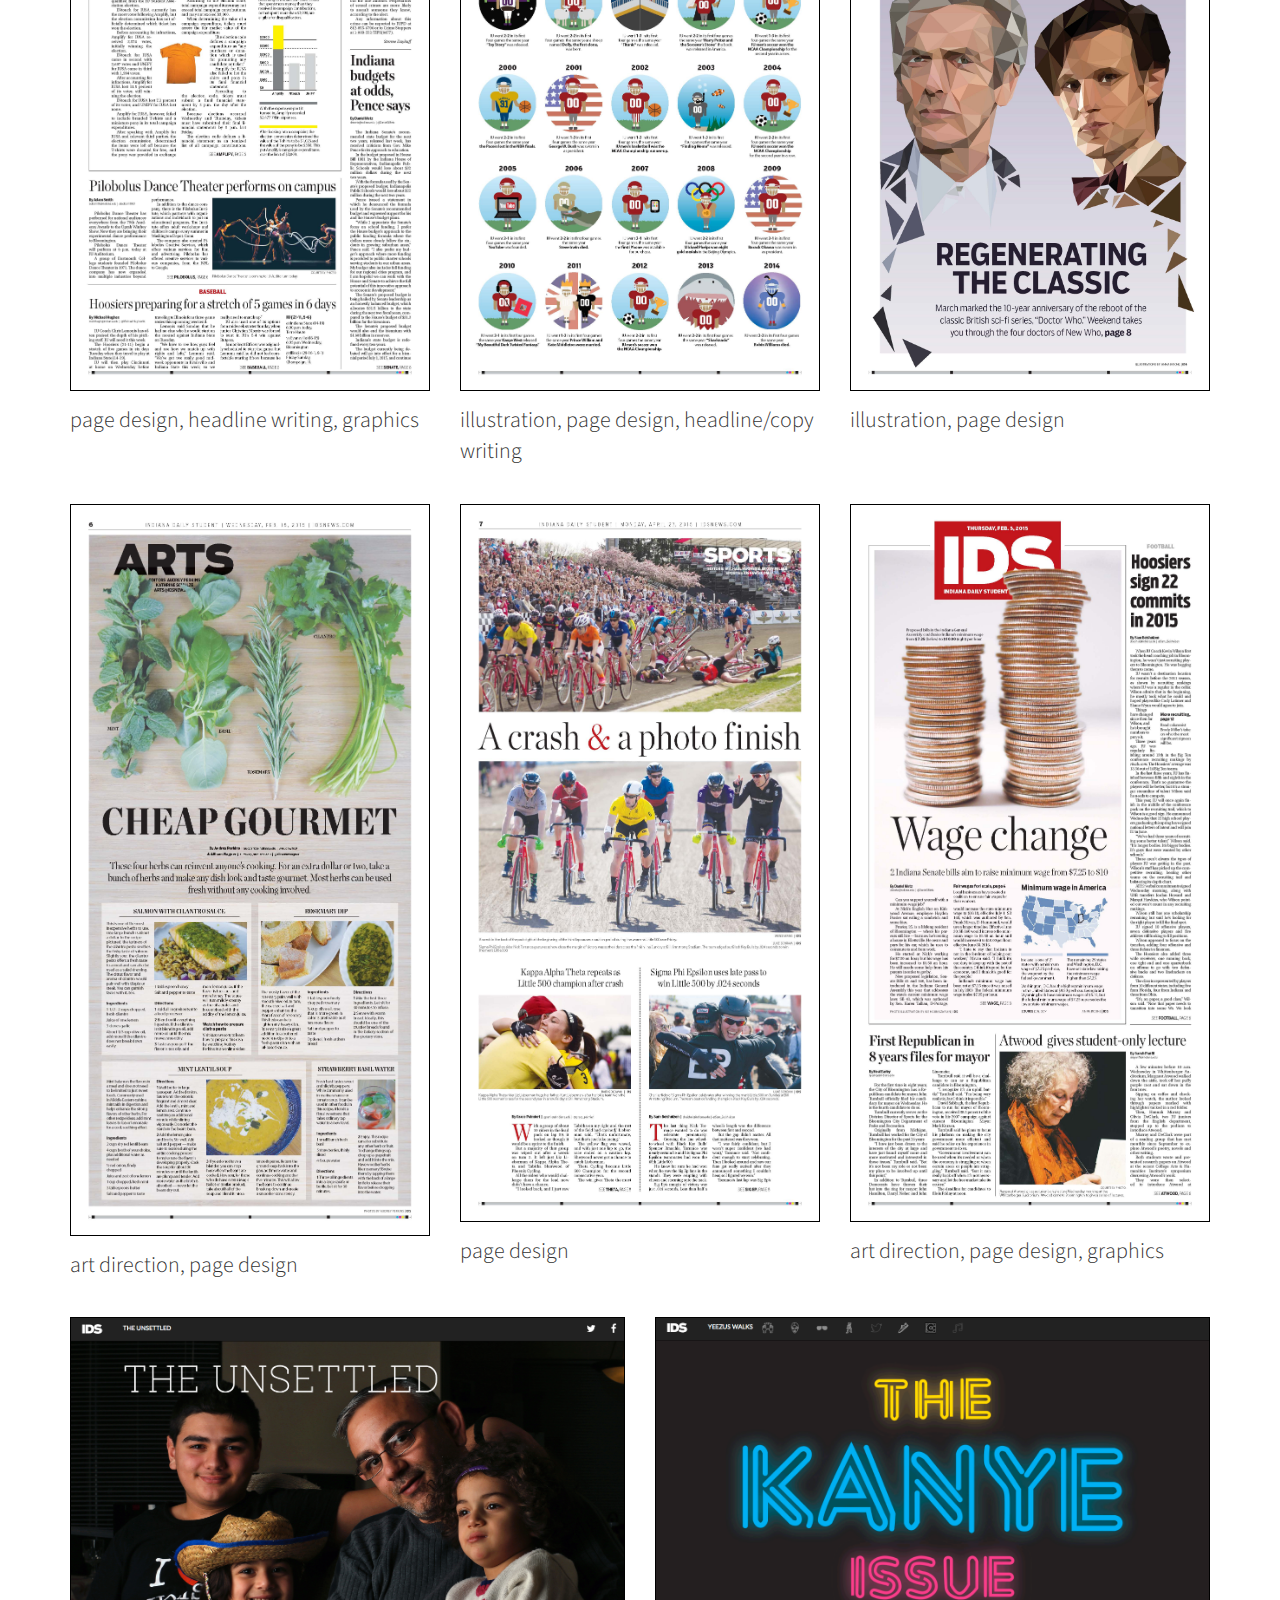
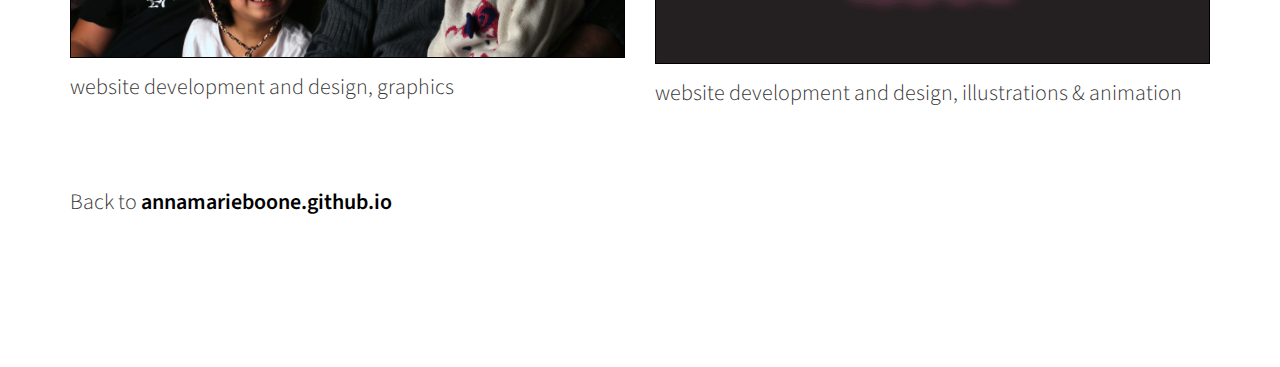
==== commit 0290ba27: "made header img a link" ====
--- a/index.html
+++ b/index.html
@@ -51,12 +51,13 @@
       
       <div class="row">
       <div class="col-md-12">
-      <img src="images/annamarieboone.png" class="show-desktop header">
-      <img src="images/namevert.png" class="show-mobile header">
+      <a href="http://annamarieboone.github.io"><img src="images/annamarieboone.png" class="show-desktop header"></a>
+      <a href="http://annamarieboone.github.io"><img src="images/namevert.png" class="show-mobile headermobile"></a>
       </div>
       </div>
+
       <div class="row">
-      <div class="col-md-12"><p class="intro">Kentucky-born Hoosier. Journalist + designer. Sometimes works in a distillery.</div></div>
+      <div class="col-md-12"><p class="intro">Kentucky-born Hoosier. Journalist + designer. Sometimes works in a distillery.</p><p>Click each image to view a full-resolution PDF / visit the website.</p></div></div>
 
       <div class="row">
       <div class="col-md-4">
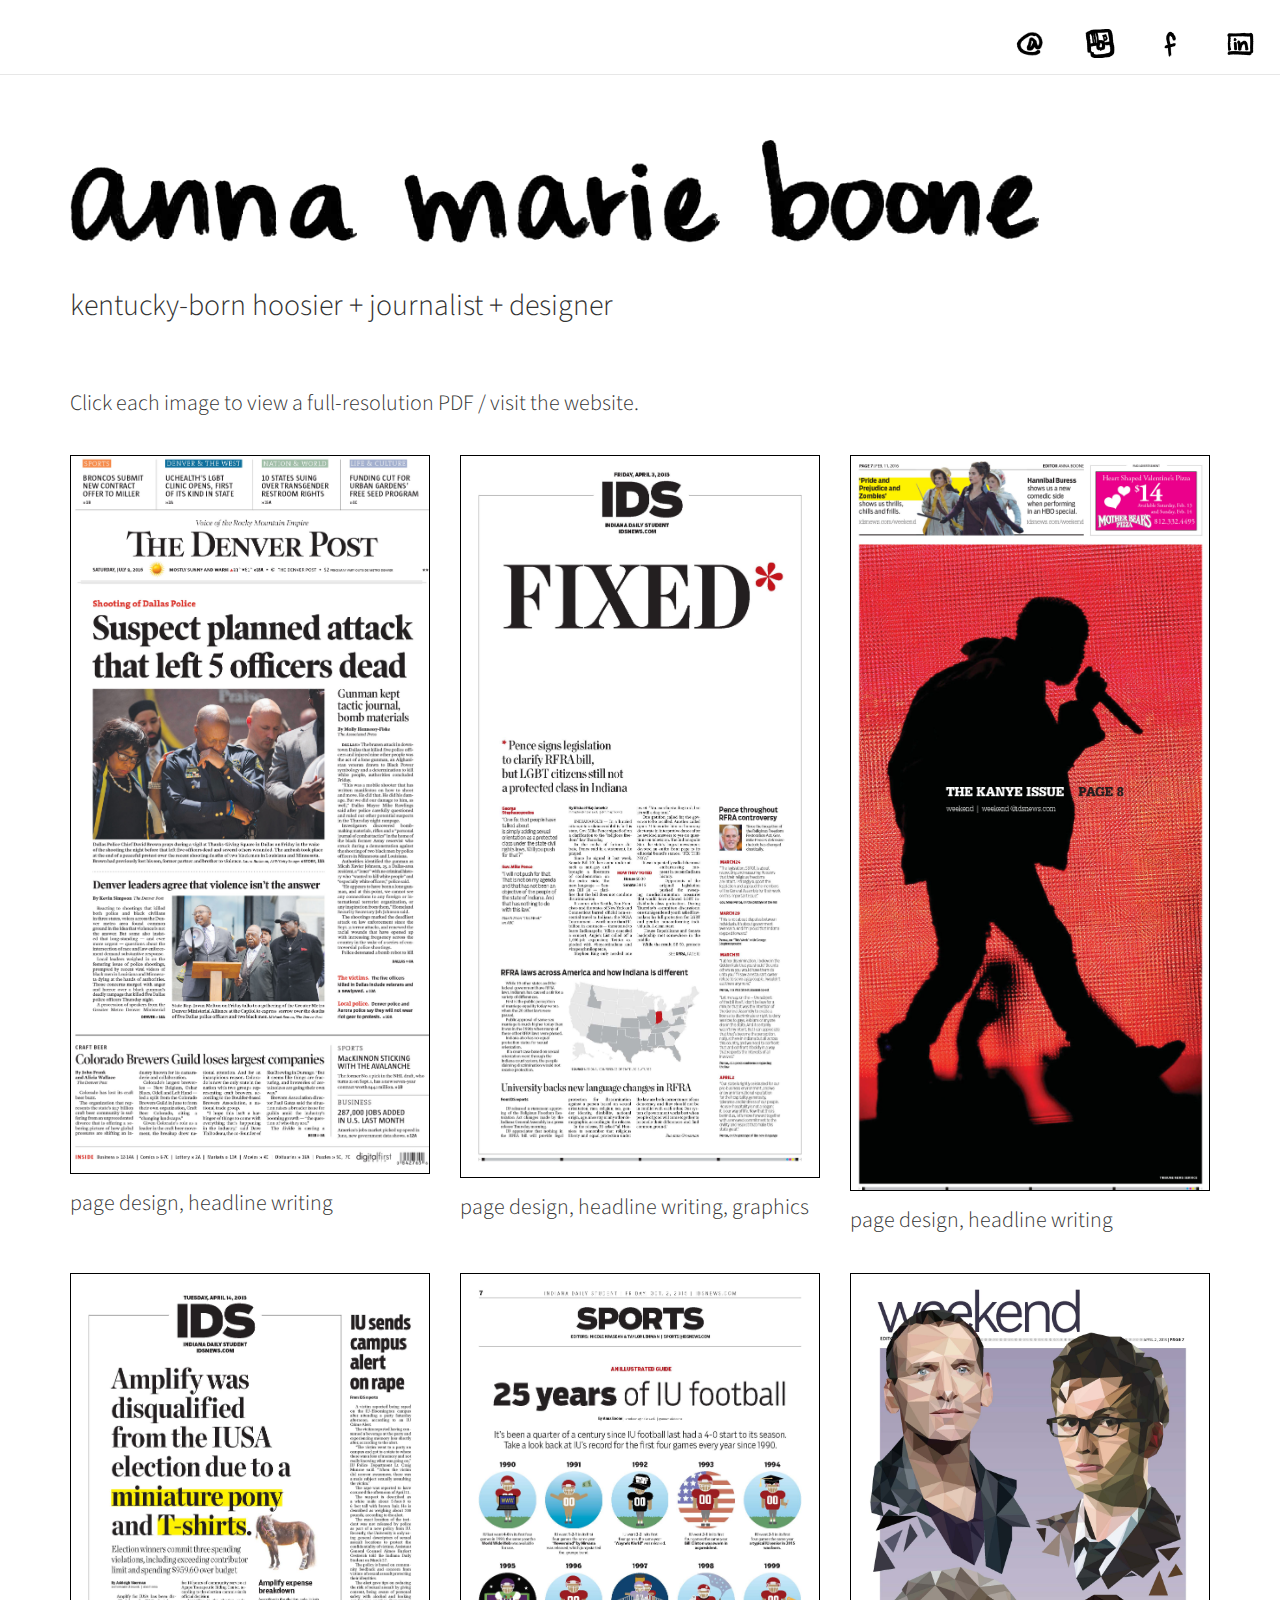
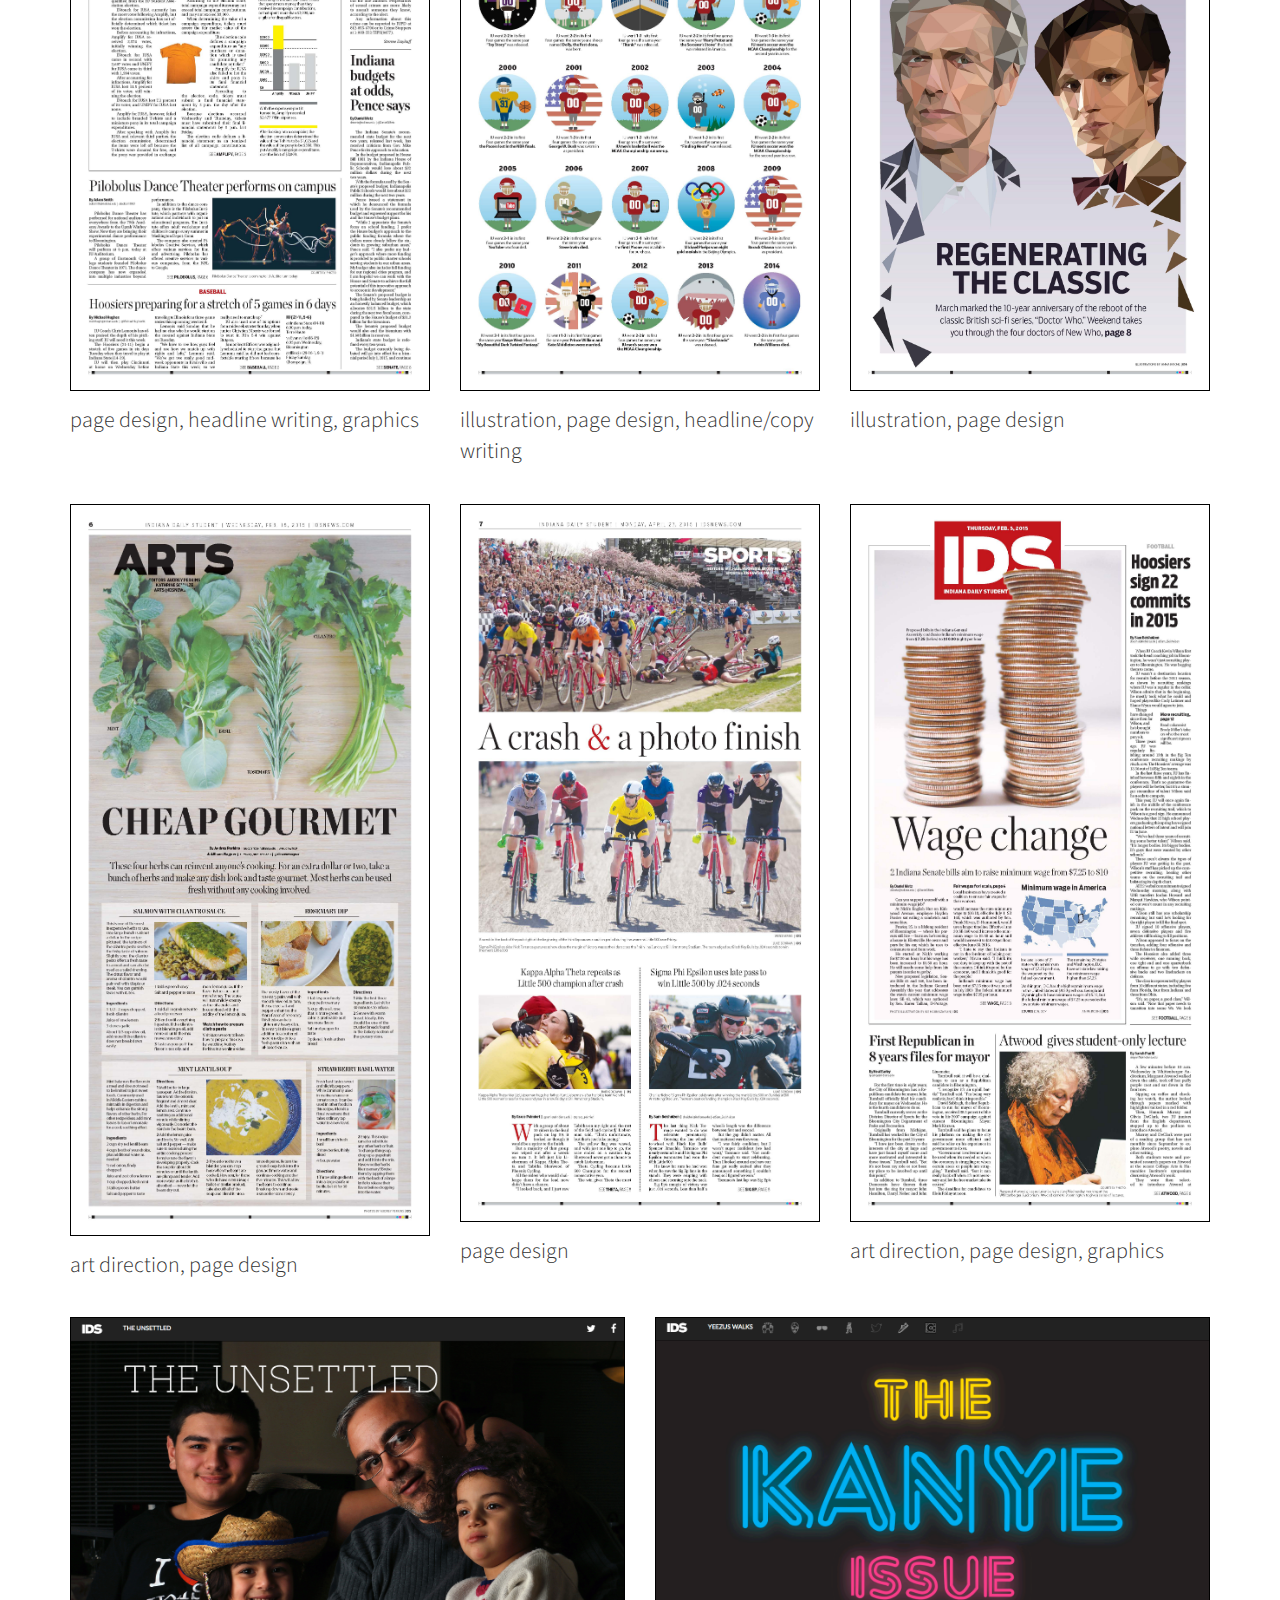
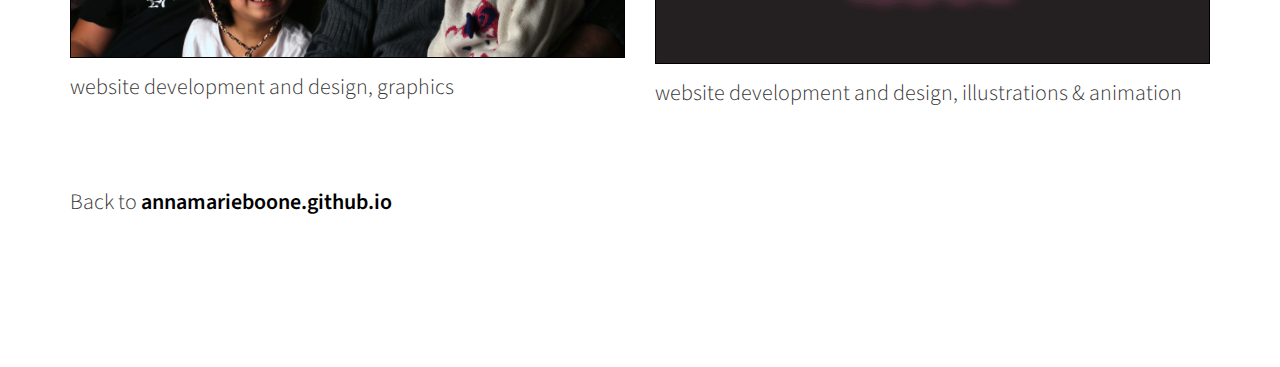
==== commit bf7940c9: "update tagline" ====
--- a/index.html
+++ b/index.html
@@ -12,6 +12,8 @@
   <link rel="stylesheet" href="css/bootstrap.min.css">
   <link rel="stylesheet" href="css/font-awesome.min.css"/>          
   <link rel="stylesheet" href="css/style.css">
+          <link rel="shortcut icon" href="images/icon.ico"/>
+
 
    </head>
 
@@ -57,7 +59,7 @@
       </div>
 
       <div class="row">
-      <div class="col-md-12"><p class="intro">Kentucky-born Hoosier. Journalist + designer. Sometimes works in a distillery.</p><p>Click each image to view a full-resolution PDF / visit the website.</p></div></div>
+      <div class="col-md-12"><p class="intro">kentucky-born hoosier + journalist + designer</p><p>Click each image to view a full-resolution PDF / visit the website.</p></div></div>
 
       <div class="row">
       <div class="col-md-4">
